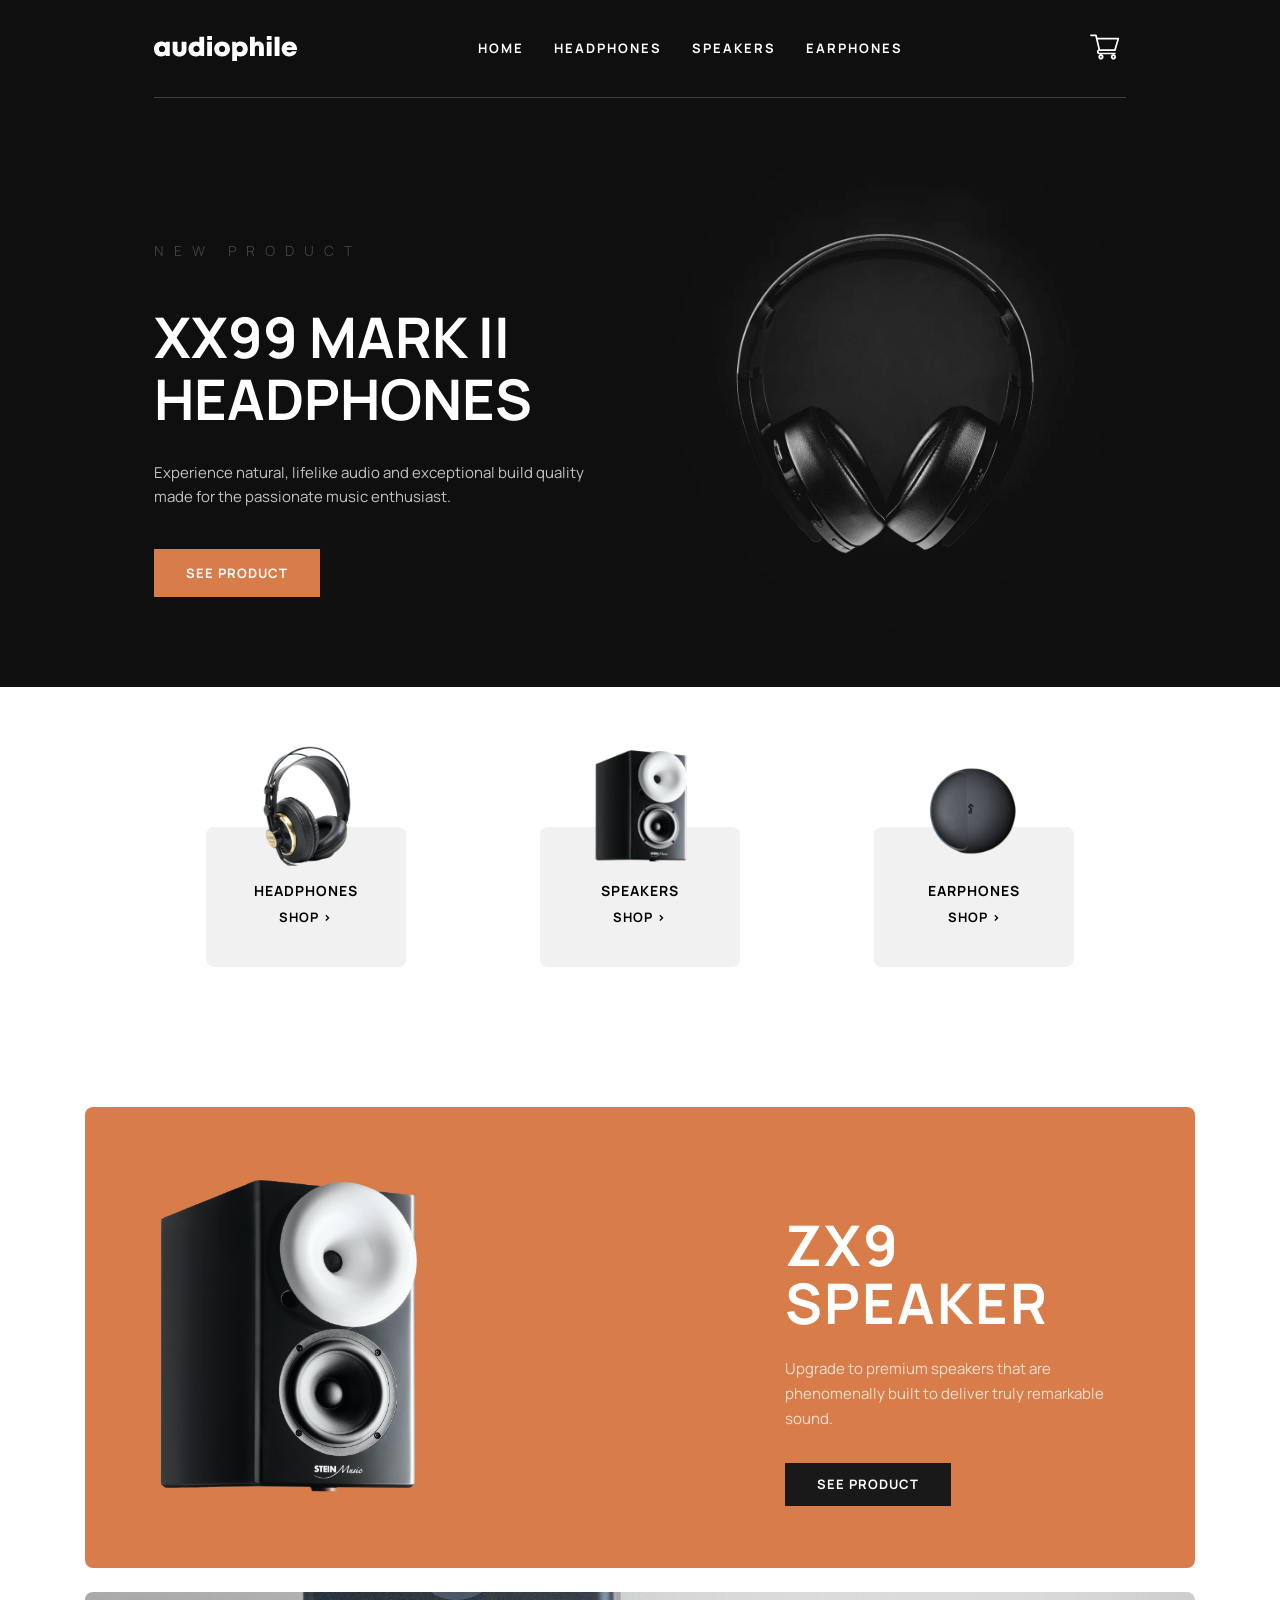
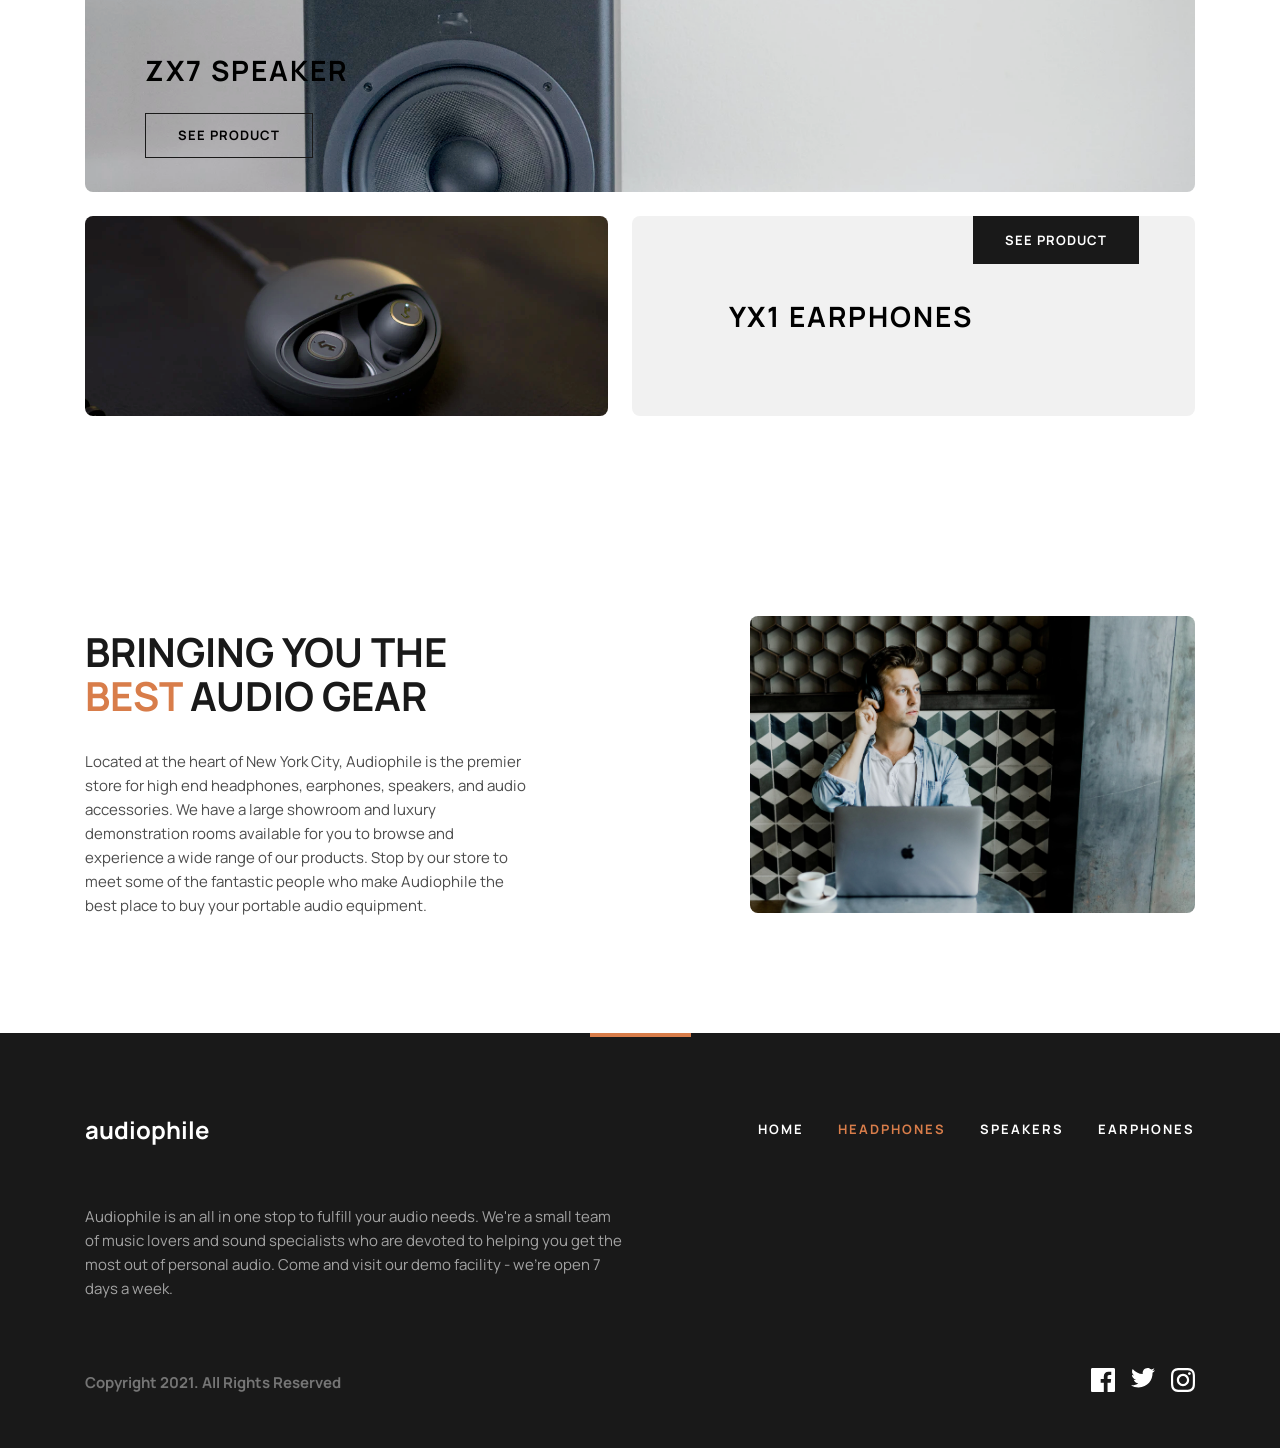
==== index.html @ 3ff2857c "renamed index" ====
<!DOCTYPE html>
<html lang="en">

<head>
    <meta charset="UTF-8">
    <meta name="viewport" content="width=device-width, initial-scale=1.0">
    <link rel="stylesheet" href="styles.css">
    <title>I Love Headphones.com</title>
    <link rel="preconnect" href="https://fonts.googleapis.com">
    <link rel="preconnect" href="https://fonts.gstatic.com" crossorigin>
    <link href="https://fonts.googleapis.com/css2?family=Manrope:wght@200..800&display=swap" rel="stylesheet">
</head>

<body>
    <header class="header">
        <div class="header-container">
            <div class="logo-container">
                <button class="header-button category-list-button">
                    <svg width="16" height="15" viewBox="0 0 16 15" fill="none" xmlns="http://www.w3.org/2000/svg">
                        <rect width="16" height="3" fill="white" />
                        <rect y="6" width="16" height="3" fill="white" />
                        <rect y="12" width="16" height="3" fill="white" />
                    </svg>
                </button>
                <img src="assets/logo.svg" alt="Logo" class="logo">
            </div>
            <div class="header-category-list">
                <a href="#" class="header-category">Home</a>
                <a href="#" class="header-category">Headphones</a>
                <a href="#" class="header-category">Speakers</a>
                <a href="#" class="header-category">Earphones</a>
            </div>
            <button class="header-button header-cart-button">
                <svg width="24" height="20" viewBox="0 0 24 20" fill="none" xmlns="http://www.w3.org/2000/svg">
                    <path fill-rule="evenodd" clip-rule="evenodd"
                        d="M7.51883 13.1946H7.51776C7.14161 13.1955 6.83595 13.491 6.83595 13.8542C6.83595 14.2179 7.14268 14.5139 7.51954 14.5139H19.9154C20.293 14.5139 20.599 14.8092 20.599 15.1736C20.599 15.538 20.293 15.8333 19.9154 15.8333H18.75H8.75H7.51954C6.38876 15.8333 5.46876 14.9455 5.46876 13.8542C5.46876 13.0421 5.97843 12.343 6.70493 12.0382L4.23686 1.31944H0.683595C0.306016 1.31944 0 1.02412 0 0.659722C0 0.295329 0.306016 0 0.683595 0H4.78516C5.1056 0 5.38295 0.214753 5.45256 0.516611L5.94122 2.63889H22.6498C22.8643 2.63889 23.0663 2.73613 23.1956 2.9014C23.3246 3.06668 23.3659 3.28074 23.307 3.47986L20.5726 12.716C20.4888 12.9991 20.2205 13.1944 19.9154 13.1944H7.5215L7.51883 13.1946ZM8.75 15.8333C9.89873 15.8333 10.8333 16.7679 10.8333 17.9167C10.8333 19.0654 9.89873 20 8.75 20C7.60127 20 6.66667 19.0654 6.66667 17.9167C6.66667 16.7679 7.60127 15.8333 8.75 15.8333ZM18.75 15.8333C19.8987 15.8333 20.8333 16.7679 20.8333 17.9167C20.8333 19.0654 19.8987 20 18.75 20C17.6013 20 16.6667 19.0654 16.6667 17.9167C16.6667 16.7679 17.6013 15.8333 18.75 15.8333ZM19.3997 11.875L21.7435 3.95833H6.24492L8.06784 11.875H19.3997ZM9.44444 17.9167C9.44444 17.5338 9.13285 17.2222 8.75 17.2222C8.36715 17.2222 8.05556 17.5338 8.05556 17.9167C8.05556 18.2995 8.36715 18.6111 8.75 18.6111C9.13285 18.6111 9.44444 18.2995 9.44444 17.9167ZM18.75 17.2222C19.1328 17.2222 19.4444 17.5338 19.4444 17.9167C19.4444 18.2995 19.1328 18.6111 18.75 18.6111C18.3672 18.6111 18.0556 18.2995 18.0556 17.9167C18.0556 17.5338 18.3672 17.2222 18.75 17.2222Z"
                        fill="white" />
                </svg>
            </button>
        </div>
    </header>
    <main>
        <section class="highlighted-item">
            <div class="highlighted-item-content">
                <p class="highlighted-item-label">NEW PRODUCT</p>
                <h1 class="highlighted-item-title">XX99 Mark II Headphones</h1>
                <p class="highlighted-item-description">
                    Experience natural, lifelike audio and exceptional build quality
                    made for the passionate music enthusiast.
                </p>
                <button class="highlighted-item-btn">SEE PRODUCT</button>
            </div>

            <div class="highlighted-item-image">
                <img src="assets/main_img.png" alt="XX99 Mark II Headphones">
            </div>
        </section>

        <section class="quick-links">
            <div class="quick-link-item">
                <div class="quick-link-item-content">
                    <img src="assets/akgs.png" alt="Quick Link 1">
                    <h1 class="quick-link-item-title">HEADPHONES</h1>
                    <a href="#" class="quick-link-item-link">SHOP ></a>
                </div>
            </div>

            <div class="quick-link-item">
                <div class="quick-link-item-content">
                    <img src="assets/zx9_quick.png" alt="Quick Link 2">
                    <h1 class="quick-link-item-title">SPEAKERS</h1>
                    <a href="#" class="quick-link-item-link">SHOP ></a>
                </div>
            </div>

            <div class="quick-link-item">
                <div class="quick-link-item-content">
                    <img src="assets/yx1_quick.png" alt="Quick Link 3">
                    <h1 class="quick-link-item-title">EARPHONES</h1>
                    <a href="#" class="quick-link-item-link">SHOP ></a>
                </div>
            </div>
        </section>

        <section class="product-showcase">
            <div class="featured-product">
                <div class="featured-product-image">
                    <img src="assets/zx9_quick.png" alt="ZX9 Speaker">
                </div>
                <div class="featured-product-content">
                    <h2 class="featured-product-title">ZX9 SPEAKER</h2>
                    <p class="featured-product-description">
                        Upgrade to premium speakers that are phenomenally built to
                        deliver truly remarkable sound.
                    </p>
                    <button class="featured-product-btn">SEE PRODUCT</button>
                </div>
            </div>

            <div class="secondary-product">
                <div class="secondary-product-content">
                    <h2 class="secondary-product-title">ZX7 SPEAKER</h2>
                    <button class="secondary-product-btn">SEE PRODUCT</button>
                </div>
                <div class="secondary-product-image">
                    <img src="assets/zx7.png" alt="ZX7 Speaker">
                </div>
            </div>

            <div class="tertiary-product">
                <div class="tertiary-product-image">
                    <img src="assets/yx1_main.png" alt="YX1 Earphones">
                </div>
                <div class="tertiary-product-content">
                    <h2 class="tertiary-product-title">YX1 EARPHONES</h2>
                    <button class="tertiary-product-btn">SEE PRODUCT</button>
                </div>
            </div>
        </section>

        <section class="promo">
            <div class="promo-content">
                <h2 class="promo-title">
                    BRINGING YOU THE <span class="promo-title-highlight">BEST</span> AUDIO GEAR
                </h2>
                <p class="promo-description">
                    Located at the heart of New York City, Audiophile is the premier
                    store for high end headphones, earphones, speakers, and audio
                    accessories. We have a large showroom and luxury demonstration
                    rooms available for you to browse and experience a wide range
                    of our products. Stop by our store to meet some of the fantastic
                    people who make Audiophile the best place to buy your portable
                    audio equipment.
                </p>
            </div>
            <div class="promo-image">
                <img src="assets/IMAMAZING.png" alt="Man wearing headphones">
            </div>
        </section>

        <footer class="site-footer">
            <div class="footer-top-bar"></div>

            <div class="footer-container">
                <div class="footer-top">
                    <h2 class="footer-logo">audiophile</h2>

                    <nav class="footer-nav">
                        <a href="#">HOME</a>
                        <a href="#" class="active">HEADPHONES</a>
                        <a href="#">SPEAKERS</a>
                        <a href="#">EARPHONES</a>
                    </nav>
                </div>

                <p class="footer-description">
                    Audiophile is an all in one stop to fulfill your audio needs.
                    We're a small team of music lovers and sound specialists who
                    are devoted to helping you get the most out of personal audio.
                    Come and visit our demo facility - we're open 7 days a week.
                </p>

                <div class="footer-bottom">
                    <p class="footer-copyright">Copyright 2021. All Rights Reserved</p>

                    <div class="footer-socials">
                        <a href="#"><svg width="24" height="24" viewBox="0 0 24 24" fill="white"
                                xmlns="http://www.w3.org/2000/svg">
                                <path
                                    d="M22.675 0H1.325C0.593 0 0 0.593 0 1.325V22.676C0 23.407 0.593 24 1.325 24H12.82V14.706H9.692V11.084H12.82V8.413C12.82 5.313 14.713 3.625 17.479 3.625C18.804 3.625 19.942 3.724 20.274 3.768V7.008L18.356 7.009C16.852 7.009 16.561 7.724 16.561 8.772V11.085H20.148L19.681 14.707H16.561V24H22.677C23.407 24 24 23.407 24 22.675V1.325C24 0.593 23.407 0 22.675 0Z"
                                    fill="white" />
                            </svg>
                        </a>
                        <a href="#"><svg width="24" height="20" viewBox="0 0 24 20" fill="none"
                                xmlns="http://www.w3.org/2000/svg">
                                <path
                                    d="M24 2.309C23.117 2.701 22.168 2.965 21.172 3.084C22.189 2.475 22.97 1.51 23.337 0.36C22.386 0.924 21.332 1.334 20.21 1.555C19.313 0.598 18.032 0 16.616 0C13.437 0 11.101 2.966 11.819 6.045C7.728 5.84 4.1 3.88 1.671 0.901C0.381 3.114 1.002 6.009 3.194 7.475C2.388 7.449 1.628 7.228 0.965 6.859C0.911 9.14 2.546 11.274 4.914 11.749C4.221 11.937 3.462 11.981 2.69 11.833C3.316 13.789 5.134 15.212 7.29 15.252C5.22 16.875 2.612 17.6 0 17.292C2.179 18.689 4.768 19.504 7.548 19.504C16.69 19.504 21.855 11.783 21.543 4.858C22.505 4.163 23.34 3.296 24 2.309Z"
                                    fill="white" />
                            </svg>
                        </a>
                        <a href="#"><svg width="24" height="24" viewBox="0 0 24 24" fill="none"
                                xmlns="http://www.w3.org/2000/svg">
                                <path fill-rule="evenodd" clip-rule="evenodd"
                                    d="M12 0C8.741 0 8.333 0.014 7.053 0.072C2.695 0.272 0.273 2.69 0.073 7.052C0.014 8.333 0 8.741 0 12C0 15.259 0.014 15.668 0.072 16.948C0.272 21.306 2.69 23.728 7.052 23.928C8.333 23.986 8.741 24 12 24C15.259 24 15.668 23.986 16.948 23.928C21.302 23.728 23.73 21.31 23.927 16.948C23.986 15.668 24 15.259 24 12C24 8.741 23.986 8.333 23.928 7.053C23.732 2.699 21.311 0.273 16.949 0.073C15.668 0.014 15.259 0 12 0ZM12 2.163C15.204 2.163 15.584 2.175 16.85 2.233C20.102 2.381 21.621 3.924 21.769 7.152C21.827 8.417 21.838 8.797 21.838 12.001C21.838 15.206 21.826 15.585 21.769 16.85C21.62 20.075 20.105 21.621 16.85 21.769C15.584 21.827 15.206 21.839 12 21.839C8.796 21.839 8.416 21.827 7.151 21.769C3.891 21.62 2.38 20.07 2.232 16.849C2.174 15.584 2.162 15.205 2.162 12C2.162 8.796 2.175 8.417 2.232 7.151C2.381 3.924 3.896 2.38 7.151 2.232C8.417 2.175 8.796 2.163 12 2.163ZM5.838 12C5.838 8.597 8.597 5.838 12 5.838C15.403 5.838 18.162 8.597 18.162 12C18.162 15.404 15.403 18.163 12 18.163C8.597 18.163 5.838 15.403 5.838 12ZM12 16C9.791 16 8 14.21 8 12C8 9.791 9.791 8 12 8C14.209 8 16 9.791 16 12C16 14.21 14.209 16 12 16ZM16.965 5.595C16.965 4.8 17.61 4.155 18.406 4.155C19.201 4.155 19.845 4.8 19.845 5.595C19.845 6.39 19.201 7.035 18.406 7.035C17.61 7.035 16.965 6.39 16.965 5.595Z"
                                    fill="white" />
                            </svg>

                        </a>
                    </div>
                </div>
        </footer>
    </main>
</body>

</html>
---- styles.css ----
* {
    font-family: 'Manrope', sans-serif;
}

:root {
    --main-bg: rgb(15, 15, 15);
    --main-lr-padding: 12%;
    --seconadry-accent: rgba(255, 255, 255, 0.2);
    --main-accent: rgba(216, 125, 74, 1);
}

body {
    margin: 0;
    padding: 0;
    box-sizing: border-box;
}

.header {
    width: calc(100vw - (var(--main-lr-padding) * 2));
    height: 97px;
    background: var(--main-bg);
    padding: 0 var(--main-lr-padding);
    position: fixed;
    top: 0;
    left: 0;
    z-index: 100;
}

.header-container {
    width: 100%;
    height: 100%;
    display: flex;
    align-items: center;
    border-bottom: 1px solid var(--seconadry-accent);
    justify-content: space-between;
}

.logo-container {
    display: flex;
    align-items: center;
    gap: 15px;
}

.header-category-list {
    gap: 30px;
    display: flex;
}

.header-category {
    text-decoration: none;
    color: white;
    text-transform: uppercase;
    font-family: Manrope;
    font-weight: 700;
    font-size: 13px;
    line-height: 25px;
    letter-spacing: 2px;
    text-transform: uppercase;
    transition: color 0.1s ease-in-out;
}

.header-category:hover {
    color: var(--main-accent);
}

.header-button {
    background: none;
    border: none;
    cursor: pointer;
    transition: stroke 0.1s ease-in-out;
    transition: fill 0.1s ease-in-out;
}

.header-cart-button svg {
    height: 30px;
    width: 30px;
}

.header-cart-button:hover {
    stroke: var(--main-accent);
}

.category-list-button {
    display: none;
}

main {
    margin-top: 97px;
}

.highlighted-item {
    display: flex;
    align-items: center;
    justify-content: space-between;
    background-color: var(--main-bg);
    gap: 40px;
    padding: 0 var(--main-lr-padding);
    padding-top: 40px;
}

.highlighted-item-content {
    max-width: 445px;
    font-family: Manrope;
}

.highlighted-item-label {
    color: var(--seconadry-accent);
    font-size: 14px;
    letter-spacing: 10px;
    text-transform: uppercase;
    margin-bottom: 24px;
    font-weight: 400;
}

.highlighted-item-title {
    color: #ffffff;
    font-size: 56px;
    line-height: 1.1;
    text-transform: uppercase;
    margin-bottom: 32px;
}

.highlighted-item-description {
    color: rgba(255, 255, 255, 0.75);
    font-size: 15px;
    line-height: 1.6;
    margin-bottom: 40px;
}

.highlighted-item-btn {
    background-color: var(--main-accent);
    color: #ffffff;
    border: none;
    padding: 15px 32px;
    font-weight: 700;
    font-size: 13px;
    letter-spacing: 1px;
    text-transform: uppercase;
    cursor: pointer;
    transition: background-color 0.3s ease;
}

.highlighted-item-btn:hover {
    background-color: rgba(251, 175, 133, 1);
}

.highlighted-item-image {
    flex: 1;
    display: flex;
    justify-content: center;
}

.highlighted-item-image img {
    max-width: 100%;
    height: auto;
    height: 550px;
    min-width: 400px;
    object-fit: contain;
}

.quick-links {
    display: flex;
    justify-content: space-around;
    padding: 60px var(--main-lr-padding);
    margin-top: 80px;
    gap: 30px;
}

.quick-link-item img {
    height: 120px;
    object-fit: cover;
}

.quick-link-item {
    background-color: rgba(241, 241, 241, 1);
    padding: 0 20px;
    position: relative;
    width: 160px;
    height: 140px;
    border-radius: 8px;
}

.quick-link-item-content {
    position: absolute;
    bottom: 50%;
    left: 50%;
    transform: translate(-50%, 15%);
    display: flex;
    flex-direction: column;
    align-items: center;
    justify-content: center;
}

.quick-link-item-title {
    font-family: Manrope;
    font-weight: 700;
    font-size: 14px;
    line-height: 25px;
    letter-spacing: 1px;
    text-transform: uppercase;
    margin-bottom: 8px;
}

.quick-link-item-link {
    font-family: Manrope;
    font-weight: 700;
    font-size: 13px;
    line-height: 100%;
    letter-spacing: 1px;
    text-transform: uppercase;
    text-decoration: none;
    color: var(--secondary-accent);
    transition: color 0.1s ease-in-out;
}

.quick-link-item:hover .quick-link-item-link {
    color: var(--main-accent);
}

.quick-link-item:hover {
    cursor: pointer;
}

.product-showcase {
    max-width: 1110px;
    margin: 0 auto;
    padding: 80px 24px;
    display: flex;
    flex-direction: column;
    gap: 24px;
}

.featured-product {
    background-color: #D87D4A;
    border-radius: 8px;
    padding: 60px;
    display: flex;
    align-items: center;
    justify-content: space-between;
    overflow: hidden;
    position: relative;
}

.featured-product-image img {
    max-width: 280px;
    height: auto;
}

.featured-product-content {
    max-width: 350px;
    text-align: left;
}

.featured-product-title {
    color: #ffffff;
    text-transform: uppercase;
    margin-bottom: 24px;
    font-family: Manrope;
    font-weight: 700;
    font-size: 56px;
    line-height: 58px;
    letter-spacing: 2px;
}

.featured-product-description {
    color: rgba(255, 255, 255, 0.75);
    font-size: 15px;
    margin-bottom: 32px;
    font-family: Manrope;
    font-weight: 400;
    line-height: 25px;
    letter-spacing: 0px;
}

.featured-product-btn {
    background-color: #191919;
    color: #ffffff;
    border: none;
    padding: 15px 32px;
    font-size: 13px;
    letter-spacing: 1px;
    text-transform: uppercase;
    cursor: pointer;
    transition: background-color 0.3s ease;
    font-family: Manrope;
    font-weight: 700;
    line-height: 100%;
}

.featured-product-btn:hover {
    background-color: #ffffff;
    color: #191919;
}

.secondary-product {
    position: relative;
    border-radius: 8px;
    overflow: hidden;
    min-height: 200px;
    display: flex;
    align-items: center;
}

.secondary-product-image {
    position: absolute;
    inset: 0;
    z-index: 1;
}

.secondary-product-image img {
    width: 100%;
    height: 100%;
    object-fit: cover;
}

.secondary-product-content {
    position: relative;
    z-index: 2;
    padding-left: 60px;
}

.secondary-product-title {
    font-size: 28px;
    letter-spacing: 2px;
    text-transform: uppercase;
    margin-bottom: 24px;
    font-family: Manrope;
    font-weight: 700;
}

.secondary-product-btn {
    background: transparent;
    border: 1px solid #191919;
    padding: 15px 32px;
    font-size: 13px;
    letter-spacing: 1px;
    text-transform: uppercase;
    cursor: pointer;
    transition: background-color 0.3s ease, color 0.3s ease;
    font-family: Manrope;
    font-weight: 700;
    line-height: 100%;
}

.secondary-product-btn:hover {
    background-color: #191919;
    color: #ffffff;
}

.tertiary-product {
    display: flex;
    gap: 24px;
}

.tertiary-product-image,
.tertiary-product-content {
    flex: 1;
    border-radius: 8px;
    overflow: hidden;
}

.tertiary-product-image img {
    width: 100%;
    height: 200px;
    object-fit: cover;
    display: block;
}

.tertiary-product-content {
    background-color: #F1F1F1;
    display: flex;
    align-items: center;
    padding-left: 40px;
    justify-content: center;
}

.tertiary-product-title {
    margin-bottom: 24px;
    font-family: Manrope;
    font-weight: 700;
    font-size: 28px;
    line-height: 100%;
    letter-spacing: 2px;
    text-transform: uppercase;
    margin: 0;
    padding: 0;
}

.tertiary-product-btn {
    background-color: #191919;
    color: #ffffff;
    border: none;
    padding: 15px 32px;
    font-size: 13px;
    letter-spacing: 1px;
    text-transform: uppercase;
    cursor: pointer;
    align-self: flex-start;
    transition: background-color 0.3s ease;
    font-family: Manrope;
    font-weight: 700;
}

.tertiary-product-btn:hover {
    background-color: #4C4C4C;
}

.promo {
    max-width: 1110px;
    margin: 0 auto;
    padding: 100px 24px;
    display: flex;
    align-items: center;
    justify-content: space-between;
    gap: 125px;
}

.promo-content {
    max-width: 445px;
}

.promo-title {
    font-size: 40px;
    line-height: 1.1;
    text-transform: uppercase;
    color: #191919;
    margin-bottom: 32px;
}

.promo-title-highlight {
    color: #D87D4A;
}

.promo-description {
    color: #4C4C4C;
    font-size: 15px;
    line-height: 1.6;
}

.promo-image {
    flex-shrink: 0;
    border-radius: 8px;
    overflow: hidden;
}

.promo-image img {
    width: 445px;
    height: auto;
    display: block;
    object-fit: cover;
}

.site-footer {
    background-color: #191919;
    color: #ffffff;
}

.footer-top-bar {
    height: 4px;
    width: 101px;
    background-color: #D87D4A;
    margin: 0 auto;
}

.footer-container {
    max-width: 1110px;
    margin: 0 auto;
    padding: 56px 24px 40px;
}

.footer-top {
    display: flex;
    align-items: center;
    justify-content: space-between;
    margin-bottom: 40px;
}

.footer-logo {
    font-size: 24px;
    text-transform: lowercase;
    color: #ffffff;
}

.footer-nav {
    display: flex;
    gap: 34px;
}

.footer-nav a {
    color: #ffffff;
    text-decoration: none;
    font-size: 13px;
    font-weight: 700;
    letter-spacing: 2px;
    text-transform: uppercase;
    transition: color 0.3s ease;
}

.footer-nav a:hover,
.footer-nav a.active {
    color: #D87D4A;
}

.footer-description {
    max-width: 540px;
    color: rgba(255, 255, 255, 0.6);
    font-size: 15px;
    line-height: 1.6;
    margin-bottom: 56px;
}

.footer-bottom {
    display: flex;
    align-items: center;
    justify-content: space-between;
}

.footer-copyright {
    color: rgba(255, 255, 255, 0.4);
    font-size: 15px;
    font-weight: 700;
}

.footer-socials {
    display: flex;
    gap: 16px;
}

.footer-socials path {
    width: 24px;
    height: 24px;
    transition: fill 0.1s ease;
}

.footer-socials a:hover path {
    fill: var(--main-accent);
}

@media (max-width: 768px) {
    .promo {
        flex-direction: column-reverse;
        text-align: center;
        gap: 40px;
    }

    .promo-content {
        max-width: 100%;
    }

    .promo-image img {
        width: 100%;
        max-width: 445px;
    }

    .footer-top {
        flex-direction: column;
        gap: 24px;
        text-align: center;
    }

    .footer-description {
        text-align: center;
        margin: 0 auto 40px;
    }

    .footer-bottom {
        flex-direction: column;
        gap: 24px;
        text-align: center;
    }
}

@media (max-width: 768px) {

    .featured-product,
    .secondary-product-content {
        flex-direction: column;
        text-align: center;
        padding: 40px 24px;
    }

    .featured-product {
        flex-direction: column;
        gap: 32px;
    }

    .featured-product-content {
        text-align: center;
    }

    .secondary-product {
        flex-direction: column;
        text-align: center;
    }

    .secondary-product-content {
        padding: 24px;
    }

    .tertiary-product {
        flex-direction: column;
    }

    .tertiary-product-content {
        padding: 32px 24px;
        justify-content: center;
        align-items: center;
        text-align: center;
    }

    .tertiary-product-btn {
        align-self: center;
    }
}

@media (max-width: 1024px) {
    .highlighted-item {
        position: relative;
        flex-direction: column;
        text-align: center;
        padding: 40px 24px;
    }

    .highlighted-item-content {
        position: absolute;
        top: 50%;
        left: 50%;
        transform: translate(-50%, -50%);
        display: flex;
        flex-direction: column;
        align-items: center;
        justify-content: center;
    }

    .highlighted-item-title {
        font-size: 40px;
    }

}

@media (max-width: 900px) {
    :root {
        --main-lr-padding: 5%;
    }

    .category-list-button {
        display: block;
    }

    .header-category-list {
        display: none;
    }
}

@media (max-width: 600px) {
    .quick-links {
        flex-direction: column;
        align-items: center;
        gap: 100px;
    }
}
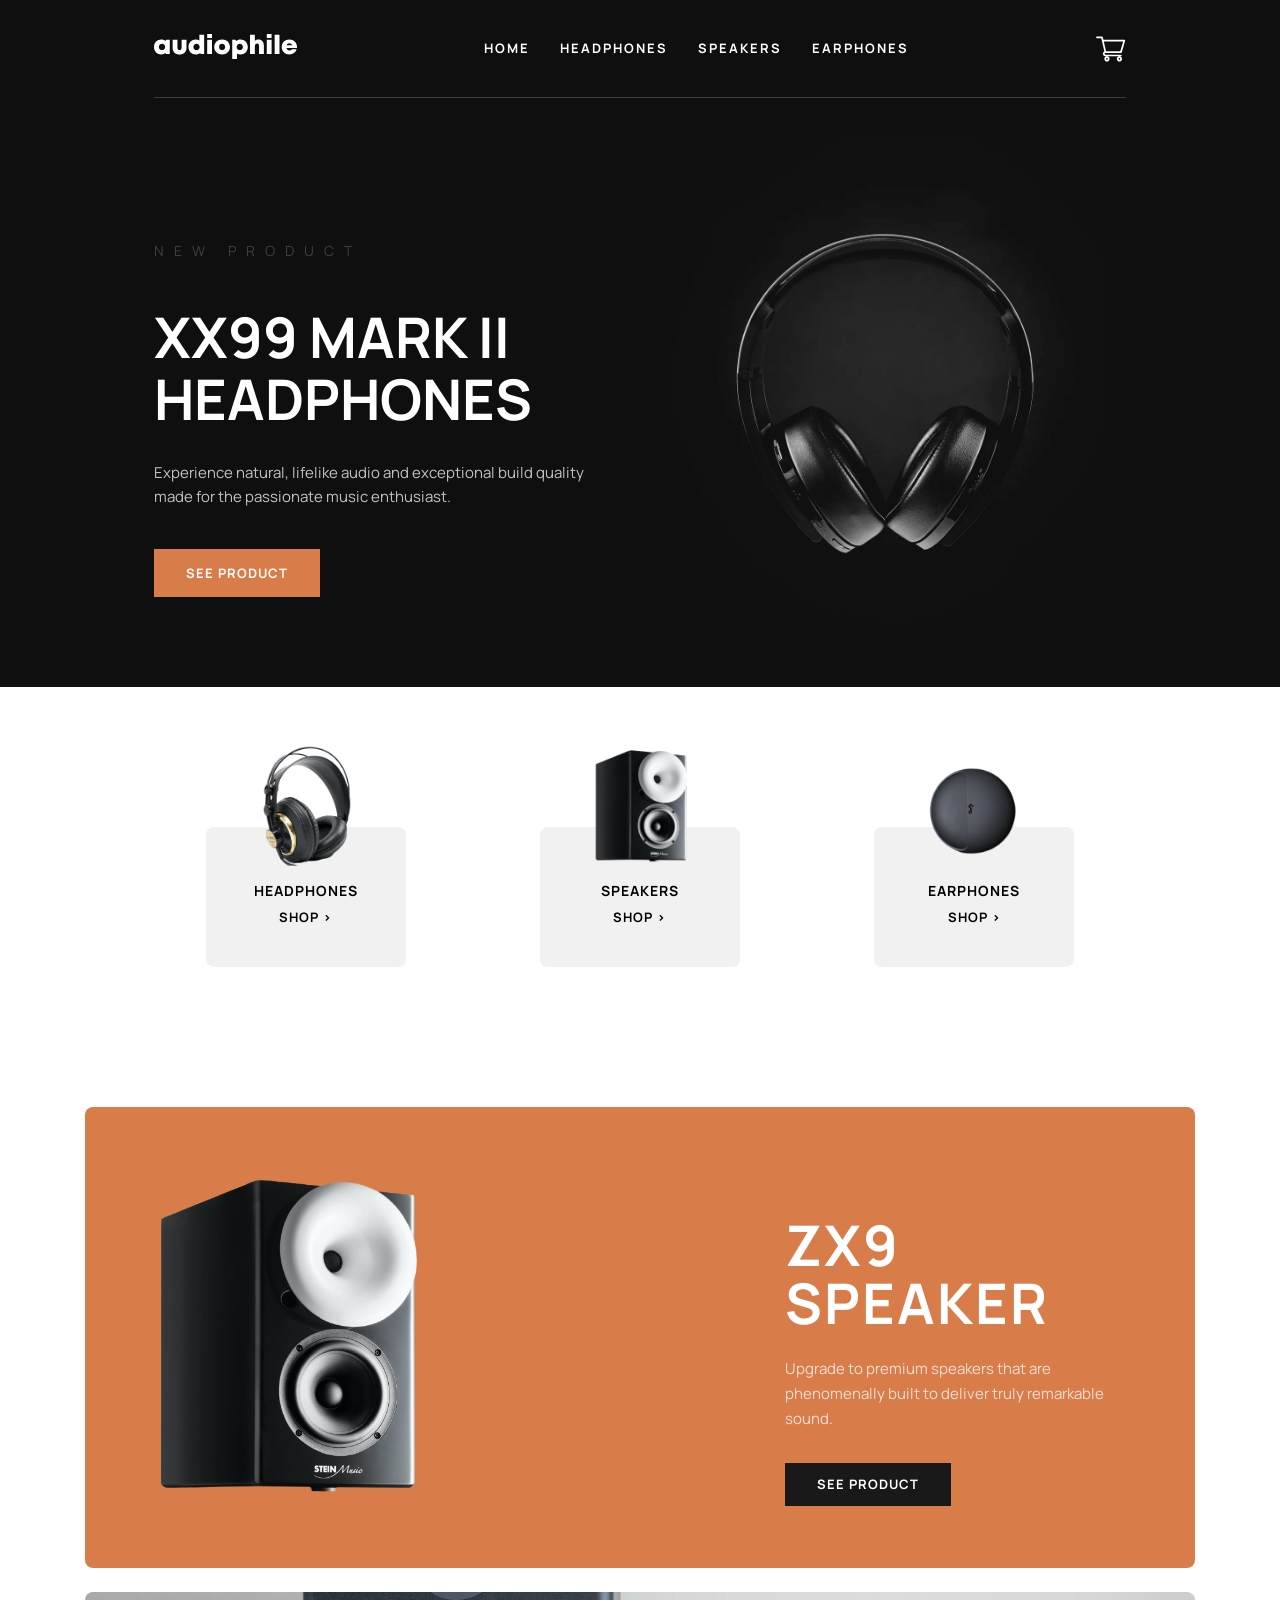
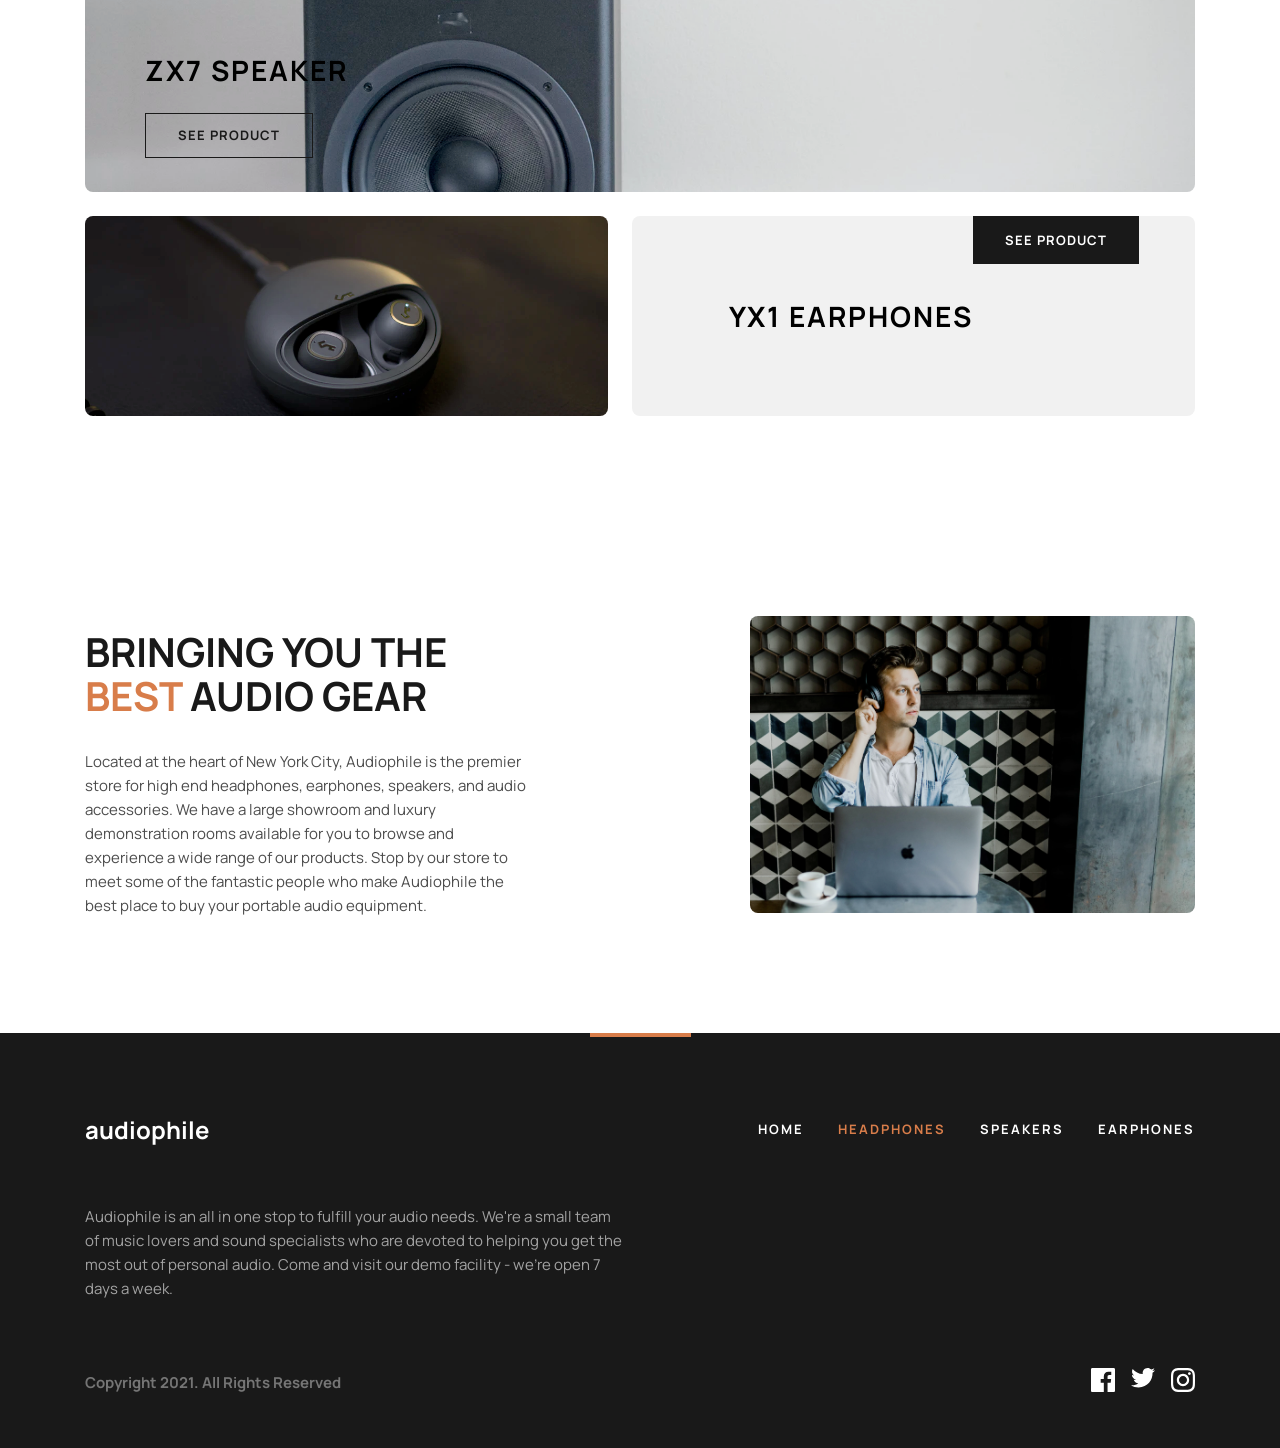
==== commit ef960c1c: "retouch" ====
--- a/index.html
+++ b/index.html
@@ -22,21 +22,21 @@
                         <rect y="12" width="16" height="3" fill="white" />
                     </svg>
                 </button>
-                <img src="assets/logo.svg" alt="Logo" class="logo">
+                <a href="index.html"><img src="assets/logo.svg" alt="Logo" class="logo"></a>
             </div>
             <div class="header-category-list">
-                <a href="#" class="header-category">Home</a>
-                <a href="#" class="header-category">Headphones</a>
-                <a href="#" class="header-category">Speakers</a>
-                <a href="#" class="header-category">Earphones</a>
+                <a href="index.html" class="header-category">Home</a>
+                <a href="pages/products/product.html" class="header-category">Headphones</a>
+                <a href="pages/products/product.html" class="header-category">Speakers</a>
+                <a href="pages/products/product.html" class="header-category">Earphones</a>
             </div>
-            <button class="header-button header-cart-button">
+            <a href="pages/checkout/checkout.html" class="header-button header-cart-button">
                 <svg width="24" height="20" viewBox="0 0 24 20" fill="none" xmlns="http://www.w3.org/2000/svg">
                     <path fill-rule="evenodd" clip-rule="evenodd"
                         d="M7.51883 13.1946H7.51776C7.14161 13.1955 6.83595 13.491 6.83595 13.8542C6.83595 14.2179 7.14268 14.5139 7.51954 14.5139H19.9154C20.293 14.5139 20.599 14.8092 20.599 15.1736C20.599 15.538 20.293 15.8333 19.9154 15.8333H18.75H8.75H7.51954C6.38876 15.8333 5.46876 14.9455 5.46876 13.8542C5.46876 13.0421 5.97843 12.343 6.70493 12.0382L4.23686 1.31944H0.683595C0.306016 1.31944 0 1.02412 0 0.659722C0 0.295329 0.306016 0 0.683595 0H4.78516C5.1056 0 5.38295 0.214753 5.45256 0.516611L5.94122 2.63889H22.6498C22.8643 2.63889 23.0663 2.73613 23.1956 2.9014C23.3246 3.06668 23.3659 3.28074 23.307 3.47986L20.5726 12.716C20.4888 12.9991 20.2205 13.1944 19.9154 13.1944H7.5215L7.51883 13.1946ZM8.75 15.8333C9.89873 15.8333 10.8333 16.7679 10.8333 17.9167C10.8333 19.0654 9.89873 20 8.75 20C7.60127 20 6.66667 19.0654 6.66667 17.9167C6.66667 16.7679 7.60127 15.8333 8.75 15.8333ZM18.75 15.8333C19.8987 15.8333 20.8333 16.7679 20.8333 17.9167C20.8333 19.0654 19.8987 20 18.75 20C17.6013 20 16.6667 19.0654 16.6667 17.9167C16.6667 16.7679 17.6013 15.8333 18.75 15.8333ZM19.3997 11.875L21.7435 3.95833H6.24492L8.06784 11.875H19.3997ZM9.44444 17.9167C9.44444 17.5338 9.13285 17.2222 8.75 17.2222C8.36715 17.2222 8.05556 17.5338 8.05556 17.9167C8.05556 18.2995 8.36715 18.6111 8.75 18.6111C9.13285 18.6111 9.44444 18.2995 9.44444 17.9167ZM18.75 17.2222C19.1328 17.2222 19.4444 17.5338 19.4444 17.9167C19.4444 18.2995 19.1328 18.6111 18.75 18.6111C18.3672 18.6111 18.0556 18.2995 18.0556 17.9167C18.0556 17.5338 18.3672 17.2222 18.75 17.2222Z"
                         fill="white" />
                 </svg>
-            </button>
+            </a>
         </div>
     </header>
     <main>
@@ -48,7 +48,7 @@
                     Experience natural, lifelike audio and exceptional build quality
                     made for the passionate music enthusiast.
                 </p>
-                <button class="highlighted-item-btn">SEE PRODUCT</button>
+                <a href="pages/products/product.html" class="highlighted-item-btn">SEE PRODUCT</a>
             </div>
 
             <div class="highlighted-item-image">
@@ -61,7 +61,7 @@
                 <div class="quick-link-item-content">
                     <img src="assets/akgs.png" alt="Quick Link 1">
                     <h1 class="quick-link-item-title">HEADPHONES</h1>
-                    <a href="#" class="quick-link-item-link">SHOP ></a>
+                    <a href="pages/products/product.html" class="quick-link-item-link">SHOP ></a>
                 </div>
             </div>
 
@@ -69,7 +69,7 @@
                 <div class="quick-link-item-content">
                     <img src="assets/zx9_quick.png" alt="Quick Link 2">
                     <h1 class="quick-link-item-title">SPEAKERS</h1>
-                    <a href="#" class="quick-link-item-link">SHOP ></a>
+                    <a href="pages/products/product.html" class="quick-link-item-link">SHOP ></a>
                 </div>
             </div>
 
@@ -77,7 +77,7 @@
                 <div class="quick-link-item-content">
                     <img src="assets/yx1_quick.png" alt="Quick Link 3">
                     <h1 class="quick-link-item-title">EARPHONES</h1>
-                    <a href="#" class="quick-link-item-link">SHOP ></a>
+                    <a href="pages/products/product.html" class="quick-link-item-link">SHOP ></a>
                 </div>
             </div>
         </section>
@@ -93,14 +93,14 @@
                         Upgrade to premium speakers that are phenomenally built to
                         deliver truly remarkable sound.
                     </p>
-                    <button class="featured-product-btn">SEE PRODUCT</button>
+                    <a href="pages/products/product.html" class="featured-product-btn">SEE PRODUCT</a>
                 </div>
             </div>
 
             <div class="secondary-product">
                 <div class="secondary-product-content">
                     <h2 class="secondary-product-title">ZX7 SPEAKER</h2>
-                    <button class="secondary-product-btn">SEE PRODUCT</button>
+                    <a href="pages/products/product.html" class="secondary-product-btn">SEE PRODUCT</a>
                 </div>
                 <div class="secondary-product-image">
                     <img src="assets/zx7.png" alt="ZX7 Speaker">
@@ -113,7 +113,7 @@
                 </div>
                 <div class="tertiary-product-content">
                     <h2 class="tertiary-product-title">YX1 EARPHONES</h2>
-                    <button class="tertiary-product-btn">SEE PRODUCT</button>
+                    <a href="pages/products/product.html" class="tertiary-product-btn">SEE PRODUCT</a>
                 </div>
             </div>
         </section>
@@ -146,10 +146,10 @@
                     <h2 class="footer-logo">audiophile</h2>
 
                     <nav class="footer-nav">
-                        <a href="#">HOME</a>
-                        <a href="#" class="active">HEADPHONES</a>
-                        <a href="#">SPEAKERS</a>
-                        <a href="#">EARPHONES</a>
+                        <a href="index.html">HOME</a>
+                        <a href="pages/products/product.html" class="active">HEADPHONES</a>
+                        <a href="pages/products/product.html">SPEAKERS</a>
+                        <a href="pages/products/product.html">EARPHONES</a>
                     </nav>
                 </div>
 
--- a/styles.css
+++ b/styles.css
@@ -7,6 +7,13 @@
     --main-lr-padding: 12%;
     --seconadry-accent: rgba(255, 255, 255, 0.2);
     --main-accent: rgba(216, 125, 74, 1);
+    --white: #ffffff;
+    --black: #191919;
+    --dark-gray: #4C4C4C;
+    --light-gray: #F1F1F1;
+    --white-75: rgba(255, 255, 255, 0.75);
+    --white-60: rgba(255, 255, 255, 0.6);
+    --white-40: rgba(255, 255, 255, 0.4);
 }
 
 body {
@@ -69,6 +76,9 @@
     cursor: pointer;
     transition: stroke 0.1s ease-in-out;
     transition: fill 0.1s ease-in-out;
+    text-decoration: none;
+    display: flex;
+    align-items: center;
 }
 
 .header-cart-button svg {
@@ -113,7 +123,7 @@
 }
 
 .highlighted-item-title {
-    color: #ffffff;
+    color: var(--white);
     font-size: 56px;
     line-height: 1.1;
     text-transform: uppercase;
@@ -121,7 +131,7 @@
 }
 
 .highlighted-item-description {
-    color: rgba(255, 255, 255, 0.75);
+    color: var(--white-75);
     font-size: 15px;
     line-height: 1.6;
     margin-bottom: 40px;
@@ -129,7 +139,7 @@
 
 .highlighted-item-btn {
     background-color: var(--main-accent);
-    color: #ffffff;
+    color: var(--white);
     border: none;
     padding: 15px 32px;
     font-weight: 700;
@@ -138,6 +148,8 @@
     text-transform: uppercase;
     cursor: pointer;
     transition: background-color 0.3s ease;
+    text-decoration: none;
+    display: inline-block;
 }
 
 .highlighted-item-btn:hover {
@@ -172,7 +184,7 @@
 }
 
 .quick-link-item {
-    background-color: rgba(241, 241, 241, 1);
+    background-color: var(--light-gray);
     padding: 0 20px;
     position: relative;
     width: 160px;
@@ -231,7 +243,7 @@
 }
 
 .featured-product {
-    background-color: #D87D4A;
+    background-color: var(--main-accent);
     border-radius: 8px;
     padding: 60px;
     display: flex;
@@ -252,7 +264,7 @@
 }
 
 .featured-product-title {
-    color: #ffffff;
+    color: var(--white);
     text-transform: uppercase;
     margin-bottom: 24px;
     font-family: Manrope;
@@ -263,7 +275,7 @@
 }
 
 .featured-product-description {
-    color: rgba(255, 255, 255, 0.75);
+    color: var(--white-75);
     font-size: 15px;
     margin-bottom: 32px;
     font-family: Manrope;
@@ -273,8 +285,8 @@
 }
 
 .featured-product-btn {
-    background-color: #191919;
-    color: #ffffff;
+    background-color: var(--black);
+    color: var(--white);
     border: none;
     padding: 15px 32px;
     font-size: 13px;
@@ -285,11 +297,13 @@
     font-family: Manrope;
     font-weight: 700;
     line-height: 100%;
+    text-decoration: none;
+    display: inline-block;
 }
 
 .featured-product-btn:hover {
-    background-color: #ffffff;
-    color: #191919;
+    background-color: var(--white);
+    color: var(--black);
 }
 
 .secondary-product {
@@ -330,7 +344,7 @@
 
 .secondary-product-btn {
     background: transparent;
-    border: 1px solid #191919;
+    border: 1px solid var(--black);
     padding: 15px 32px;
     font-size: 13px;
     letter-spacing: 1px;
@@ -340,11 +354,14 @@
     font-family: Manrope;
     font-weight: 700;
     line-height: 100%;
+    text-decoration: none;
+    display: inline-block;
+    color: var(--black);
 }
 
 .secondary-product-btn:hover {
-    background-color: #191919;
-    color: #ffffff;
+    background-color: var(--black);
+    color: var(--white);
 }
 
 .tertiary-product {
@@ -367,7 +384,7 @@
 }
 
 .tertiary-product-content {
-    background-color: #F1F1F1;
+    background-color: var(--light-gray);
     display: flex;
     align-items: center;
     padding-left: 40px;
@@ -387,8 +404,8 @@
 }
 
 .tertiary-product-btn {
-    background-color: #191919;
-    color: #ffffff;
+    background-color: var(--black);
+    color: var(--white);
     border: none;
     padding: 15px 32px;
     font-size: 13px;
@@ -399,10 +416,12 @@
     transition: background-color 0.3s ease;
     font-family: Manrope;
     font-weight: 700;
+    text-decoration: none;
+    display: inline-block;
 }
 
 .tertiary-product-btn:hover {
-    background-color: #4C4C4C;
+    background-color: var(--dark-gray);
 }
 
 .promo {
@@ -423,16 +442,16 @@
     font-size: 40px;
     line-height: 1.1;
     text-transform: uppercase;
-    color: #191919;
+    color: var(--black);
     margin-bottom: 32px;
 }
 
 .promo-title-highlight {
-    color: #D87D4A;
+    color: var(--main-accent);
 }
 
 .promo-description {
-    color: #4C4C4C;
+    color: var(--dark-gray);
     font-size: 15px;
     line-height: 1.6;
 }
@@ -451,14 +470,14 @@
 }
 
 .site-footer {
-    background-color: #191919;
-    color: #ffffff;
+    background-color: var(--black);
+    color: var(--white);
 }
 
 .footer-top-bar {
     height: 4px;
     width: 101px;
-    background-color: #D87D4A;
+    background-color: var(--main-accent);
     margin: 0 auto;
 }
 
@@ -478,7 +497,7 @@
 .footer-logo {
     font-size: 24px;
     text-transform: lowercase;
-    color: #ffffff;
+    color: var(--white);
 }
 
 .footer-nav {
@@ -487,7 +506,7 @@
 }
 
 .footer-nav a {
-    color: #ffffff;
+    color: var(--white);
     text-decoration: none;
     font-size: 13px;
     font-weight: 700;
@@ -498,12 +517,12 @@
 
 .footer-nav a:hover,
 .footer-nav a.active {
-    color: #D87D4A;
+    color: var(--main-accent);
 }
 
 .footer-description {
     max-width: 540px;
-    color: rgba(255, 255, 255, 0.6);
+    color: var(--white-60);
     font-size: 15px;
     line-height: 1.6;
     margin-bottom: 56px;
@@ -516,7 +535,7 @@
 }
 
 .footer-copyright {
-    color: rgba(255, 255, 255, 0.4);
+    color: var(--white-40);
     font-size: 15px;
     font-weight: 700;
 }
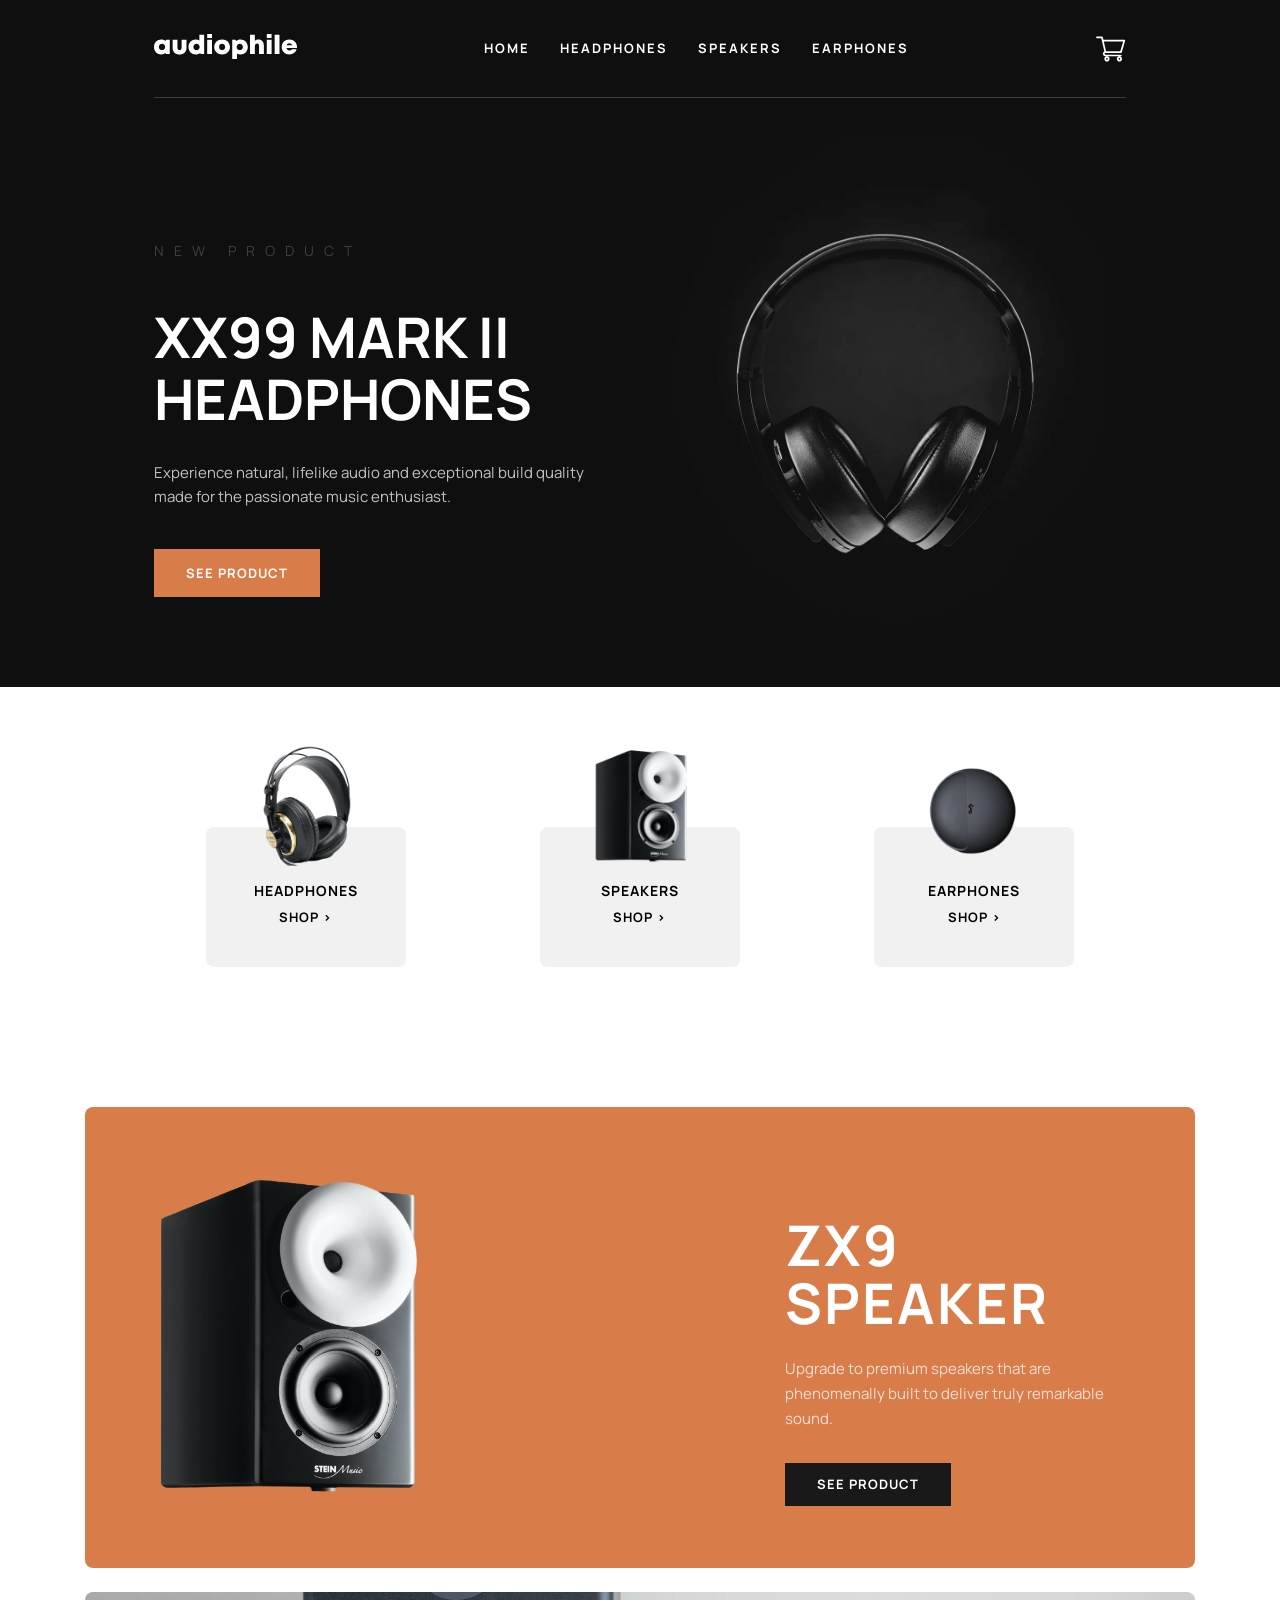
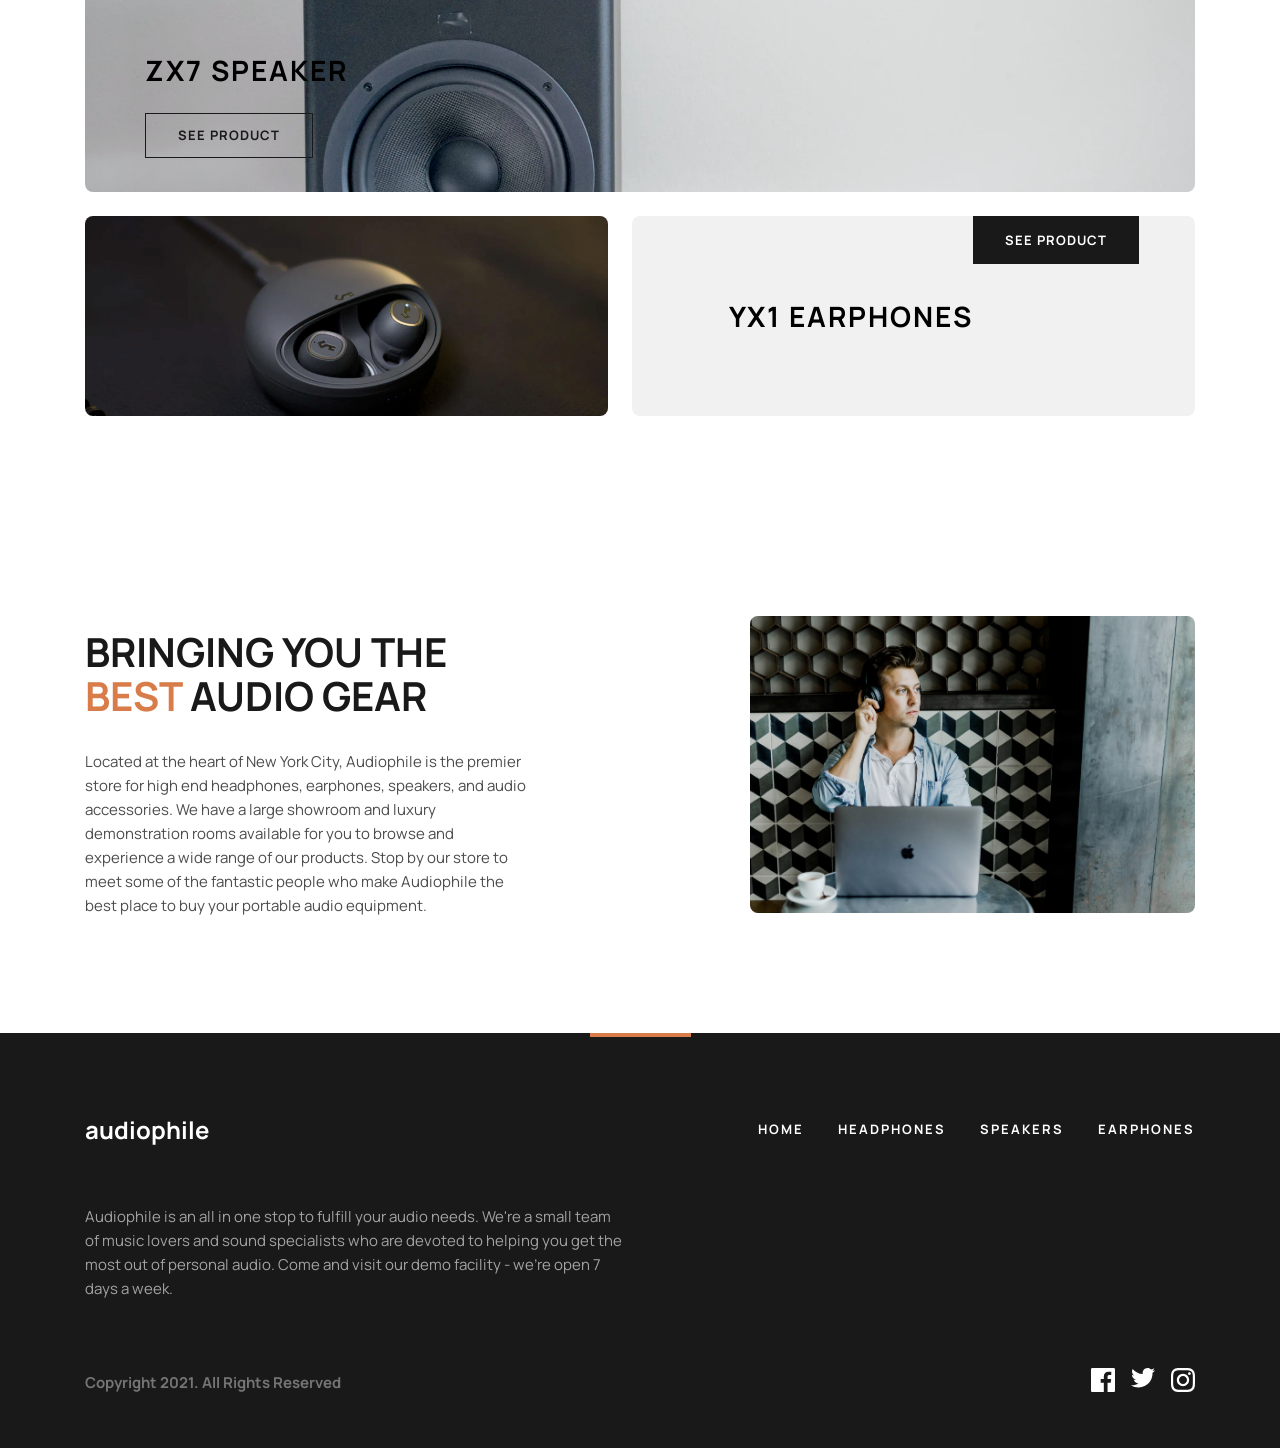
==== commit 45717eab: "category pages" ====
--- a/index.html
+++ b/index.html
@@ -26,9 +26,9 @@
             </div>
             <div class="header-category-list">
                 <a href="index.html" class="header-category">Home</a>
-                <a href="pages/products/product.html" class="header-category">Headphones</a>
-                <a href="pages/products/product.html" class="header-category">Speakers</a>
-                <a href="pages/products/product.html" class="header-category">Earphones</a>
+                <a href="pages/category/category.html?cat=headphones" class="header-category">Headphones</a>
+                <a href="pages/category/category.html?cat=speakers" class="header-category">Speakers</a>
+                <a href="pages/category/category.html?cat=earphones" class="header-category">Earphones</a>
             </div>
             <a href="pages/checkout/checkout.html" class="header-button header-cart-button">
                 <svg width="24" height="20" viewBox="0 0 24 20" fill="none" xmlns="http://www.w3.org/2000/svg">
@@ -61,7 +61,7 @@
                 <div class="quick-link-item-content">
                     <img src="assets/akgs.png" alt="Quick Link 1">
                     <h1 class="quick-link-item-title">HEADPHONES</h1>
-                    <a href="pages/products/product.html" class="quick-link-item-link">SHOP ></a>
+                    <a href="pages/category/category.html?cat=headphones" class="quick-link-item-link">SHOP ></a>
                 </div>
             </div>
 
@@ -69,7 +69,7 @@
                 <div class="quick-link-item-content">
                     <img src="assets/zx9_quick.png" alt="Quick Link 2">
                     <h1 class="quick-link-item-title">SPEAKERS</h1>
-                    <a href="pages/products/product.html" class="quick-link-item-link">SHOP ></a>
+                    <a href="pages/category/category.html?cat=speakers" class="quick-link-item-link">SHOP ></a>
                 </div>
             </div>
 
@@ -77,7 +77,7 @@
                 <div class="quick-link-item-content">
                     <img src="assets/yx1_quick.png" alt="Quick Link 3">
                     <h1 class="quick-link-item-title">EARPHONES</h1>
-                    <a href="pages/products/product.html" class="quick-link-item-link">SHOP ></a>
+                    <a href="pages/category/category.html?cat=earphones" class="quick-link-item-link">SHOP ></a>
                 </div>
             </div>
         </section>
@@ -147,9 +147,9 @@
 
                     <nav class="footer-nav">
                         <a href="index.html">HOME</a>
-                        <a href="pages/products/product.html" class="active">HEADPHONES</a>
-                        <a href="pages/products/product.html">SPEAKERS</a>
-                        <a href="pages/products/product.html">EARPHONES</a>
+                        <a href="pages/category/category.html?cat=headphones">HEADPHONES</a>
+                        <a href="pages/category/category.html?cat=speakers">SPEAKERS</a>
+                        <a href="pages/category/category.html?cat=earphones">EARPHONES</a>
                     </nav>
                 </div>
 
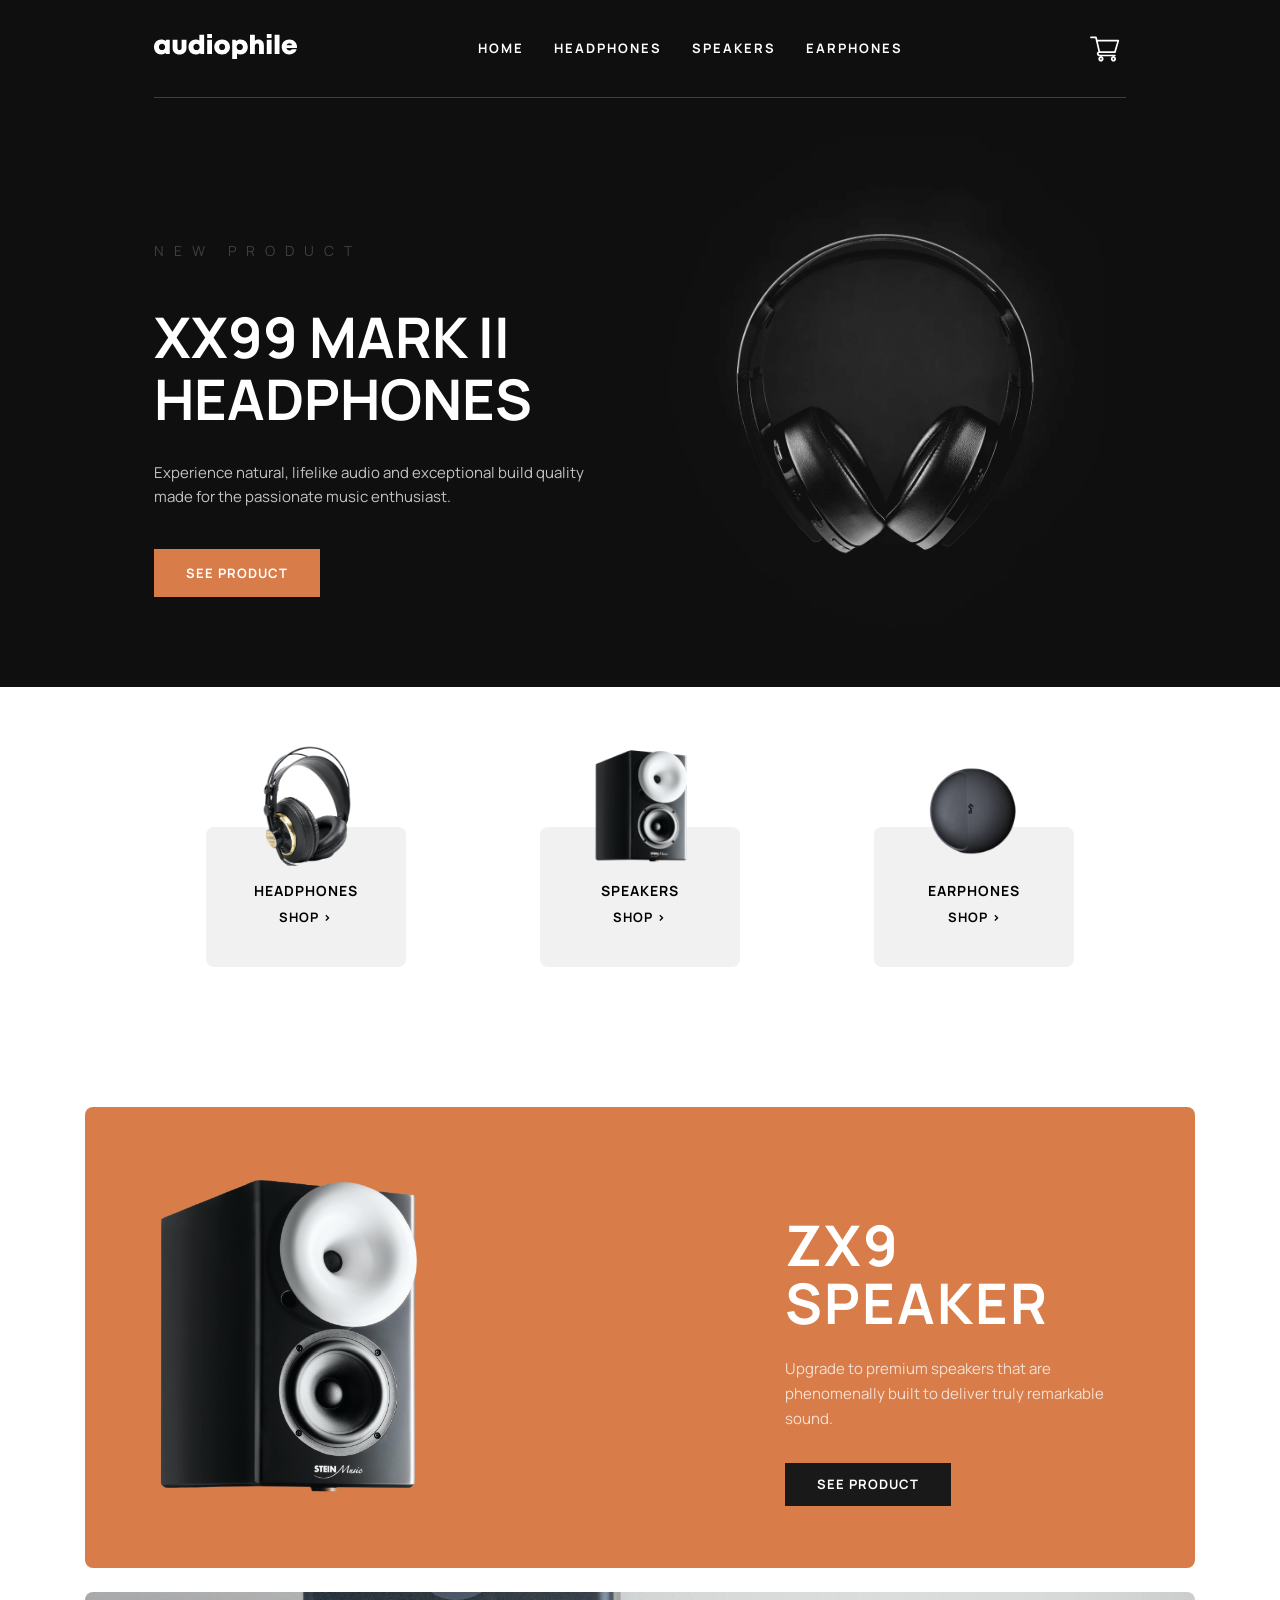
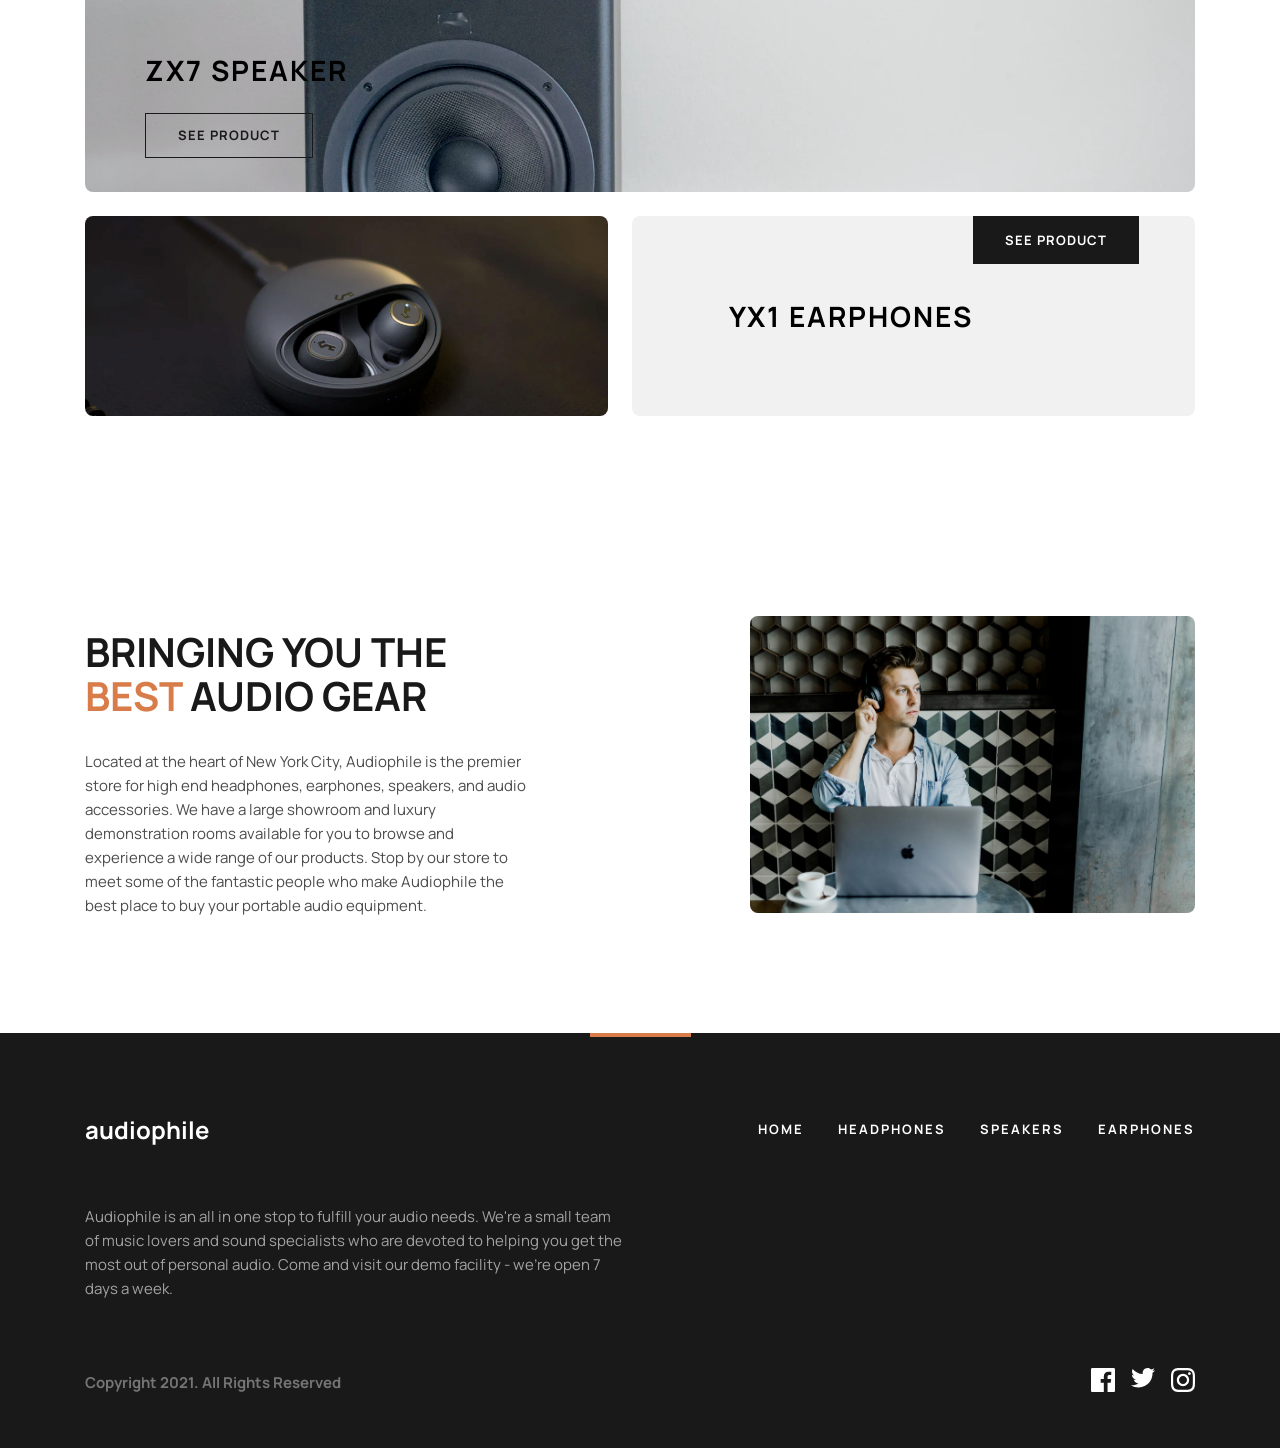
==== commit 89ae1952: "fix cart/checkout" ====
--- a/index.html
+++ b/index.html
@@ -11,7 +11,7 @@
     <link href="https://fonts.googleapis.com/css2?family=Manrope:wght@200..800&display=swap" rel="stylesheet">
 </head>
 
-<body>
+<body data-base-path="">
     <header class="header">
         <div class="header-container">
             <div class="logo-container">
@@ -30,15 +30,31 @@
                 <a href="pages/category/category.html?cat=speakers" class="header-category">Speakers</a>
                 <a href="pages/category/category.html?cat=earphones" class="header-category">Earphones</a>
             </div>
-            <a href="pages/checkout/checkout.html" class="header-button header-cart-button">
+            <button class="header-button header-cart-button">
+                <span class="cart-count" id="cart-count">0</span>
                 <svg width="24" height="20" viewBox="0 0 24 20" fill="none" xmlns="http://www.w3.org/2000/svg">
                     <path fill-rule="evenodd" clip-rule="evenodd"
                         d="M7.51883 13.1946H7.51776C7.14161 13.1955 6.83595 13.491 6.83595 13.8542C6.83595 14.2179 7.14268 14.5139 7.51954 14.5139H19.9154C20.293 14.5139 20.599 14.8092 20.599 15.1736C20.599 15.538 20.293 15.8333 19.9154 15.8333H18.75H8.75H7.51954C6.38876 15.8333 5.46876 14.9455 5.46876 13.8542C5.46876 13.0421 5.97843 12.343 6.70493 12.0382L4.23686 1.31944H0.683595C0.306016 1.31944 0 1.02412 0 0.659722C0 0.295329 0.306016 0 0.683595 0H4.78516C5.1056 0 5.38295 0.214753 5.45256 0.516611L5.94122 2.63889H22.6498C22.8643 2.63889 23.0663 2.73613 23.1956 2.9014C23.3246 3.06668 23.3659 3.28074 23.307 3.47986L20.5726 12.716C20.4888 12.9991 20.2205 13.1944 19.9154 13.1944H7.5215L7.51883 13.1946ZM8.75 15.8333C9.89873 15.8333 10.8333 16.7679 10.8333 17.9167C10.8333 19.0654 9.89873 20 8.75 20C7.60127 20 6.66667 19.0654 6.66667 17.9167C6.66667 16.7679 7.60127 15.8333 8.75 15.8333ZM18.75 15.8333C19.8987 15.8333 20.8333 16.7679 20.8333 17.9167C20.8333 19.0654 19.8987 20 18.75 20C17.6013 20 16.6667 19.0654 16.6667 17.9167C16.6667 16.7679 17.6013 15.8333 18.75 15.8333ZM19.3997 11.875L21.7435 3.95833H6.24492L8.06784 11.875H19.3997ZM9.44444 17.9167C9.44444 17.5338 9.13285 17.2222 8.75 17.2222C8.36715 17.2222 8.05556 17.5338 8.05556 17.9167C8.05556 18.2995 8.36715 18.6111 8.75 18.6111C9.13285 18.6111 9.44444 18.2995 9.44444 17.9167ZM18.75 17.2222C19.1328 17.2222 19.4444 17.5338 19.4444 17.9167C19.4444 18.2995 19.1328 18.6111 18.75 18.6111C18.3672 18.6111 18.0556 18.2995 18.0556 17.9167C18.0556 17.5338 18.3672 17.2222 18.75 17.2222Z"
                         fill="white" />
                 </svg>
-            </a>
+            </button>
         </div>
     </header>
+
+    <div class="cart-overlay" id="cart-overlay"></div>
+    <div class="cart-modal" id="cart-modal">
+        <div class="cart-header">
+            <h3>CART (<span id="cart-count-modal">0</span>)</h3>
+            <button onclick="clearCart()">Remove all</button>
+        </div>
+        <div class="cart-items" id="cart-items"></div>
+        <div class="cart-total">
+            <span>TOTAL</span>
+            <span id="cart-total">$ 0</span>
+        </div>
+        <a href="pages/checkout/checkout.html" class="cart-checkout-btn">CHECKOUT</a>
+    </div>
+
     <main>
         <section class="highlighted-item">
             <div class="highlighted-item-content">
@@ -190,6 +206,7 @@
                 </div>
         </footer>
     </main>
+    <script src="cart.js"></script>
 </body>
 
 </html>
--- a/styles.css
+++ b/styles.css
@@ -677,4 +677,204 @@
         align-items: center;
         gap: 100px;
     }
+}
+
+/* Cart Modal Styles */
+.cart-overlay {
+    display: none;
+    position: fixed;
+    top: 0;
+    left: 0;
+    width: 100%;
+    height: 100%;
+    background: rgba(0, 0, 0, 0.5);
+    z-index: 998;
+}
+
+.cart-overlay.open {
+    display: block;
+}
+
+.cart-modal {
+    display: none;
+    position: fixed;
+    top: 120px;
+    right: var(--main-lr-padding);
+    width: 377px;
+    background: var(--white);
+    border-radius: 8px;
+    padding: 32px;
+    z-index: 999;
+    box-shadow: 0 10px 40px rgba(0, 0, 0, 0.1);
+}
+
+.cart-modal.open {
+    display: block;
+}
+
+.cart-header {
+    display: flex;
+    justify-content: space-between;
+    align-items: center;
+    margin-bottom: 32px;
+}
+
+.cart-header h3 {
+    font-size: 18px;
+    font-weight: 700;
+    letter-spacing: 1.3px;
+    text-transform: uppercase;
+    margin: 0;
+}
+
+.cart-header button {
+    background: none;
+    border: none;
+    color: var(--dark-gray);
+    text-decoration: underline;
+    cursor: pointer;
+    font-size: 15px;
+}
+
+.cart-header button:hover {
+    color: var(--main-accent);
+}
+
+.cart-items {
+    display: flex;
+    flex-direction: column;
+    gap: 24px;
+    margin-bottom: 32px;
+}
+
+.cart-item {
+    display: flex;
+    align-items: center;
+    gap: 16px;
+}
+
+.cart-item img {
+    width: 64px;
+    height: 64px;
+    border-radius: 8px;
+    object-fit: cover;
+    background: var(--light-gray);
+}
+
+.cart-item-details {
+    flex: 1;
+}
+
+.cart-item-name {
+    font-size: 15px;
+    font-weight: 700;
+    margin: 0 0 4px 0;
+}
+
+.cart-item-price {
+    font-size: 14px;
+    color: var(--dark-gray);
+    margin: 0;
+}
+
+.cart-item-quantity {
+    display: flex;
+    align-items: center;
+    background: var(--light-gray);
+    height: 32px;
+}
+
+.cart-item-quantity button {
+    width: 32px;
+    height: 100%;
+    border: none;
+    background: transparent;
+    color: var(--dark-gray);
+    font-size: 13px;
+    font-weight: 700;
+    cursor: pointer;
+}
+
+.cart-item-quantity button:hover {
+    color: var(--main-accent);
+}
+
+.cart-item-quantity span {
+    width: 32px;
+    text-align: center;
+    font-size: 13px;
+    font-weight: 700;
+}
+
+.cart-empty {
+    text-align: center;
+    color: var(--dark-gray);
+    font-size: 15px;
+}
+
+.cart-total {
+    display: flex;
+    justify-content: space-between;
+    align-items: center;
+    margin-bottom: 24px;
+}
+
+.cart-total span:first-child {
+    font-size: 15px;
+    color: var(--dark-gray);
+    text-transform: uppercase;
+}
+
+.cart-total span:last-child {
+    font-size: 18px;
+    font-weight: 700;
+}
+
+.cart-checkout-btn {
+    width: 100%;
+    padding: 15px;
+    background: var(--main-accent);
+    color: var(--white);
+    border: none;
+    font-size: 13px;
+    font-weight: 700;
+    letter-spacing: 1px;
+    text-transform: uppercase;
+    cursor: pointer;
+    text-decoration: none;
+    display: block;
+    text-align: center;
+    transition: background-color 0.3s ease;
+}
+
+.cart-checkout-btn:hover {
+    background: rgba(251, 175, 133, 1);
+}
+
+.header-cart-button {
+    position: relative;
+}
+
+.cart-count {
+    position: absolute;
+    top: -8px;
+    right: -8px;
+    width: 18px;
+    height: 18px;
+    background: var(--main-accent);
+    color: var(--white);
+    border-radius: 50%;
+    font-size: 10px;
+    font-weight: 700;
+    display: none;
+    align-items: center;
+    justify-content: center;
+}
+
+@media (max-width: 600px) {
+    .cart-modal {
+        right: 16px;
+        left: 16px;
+        width: auto;
+    }
 }
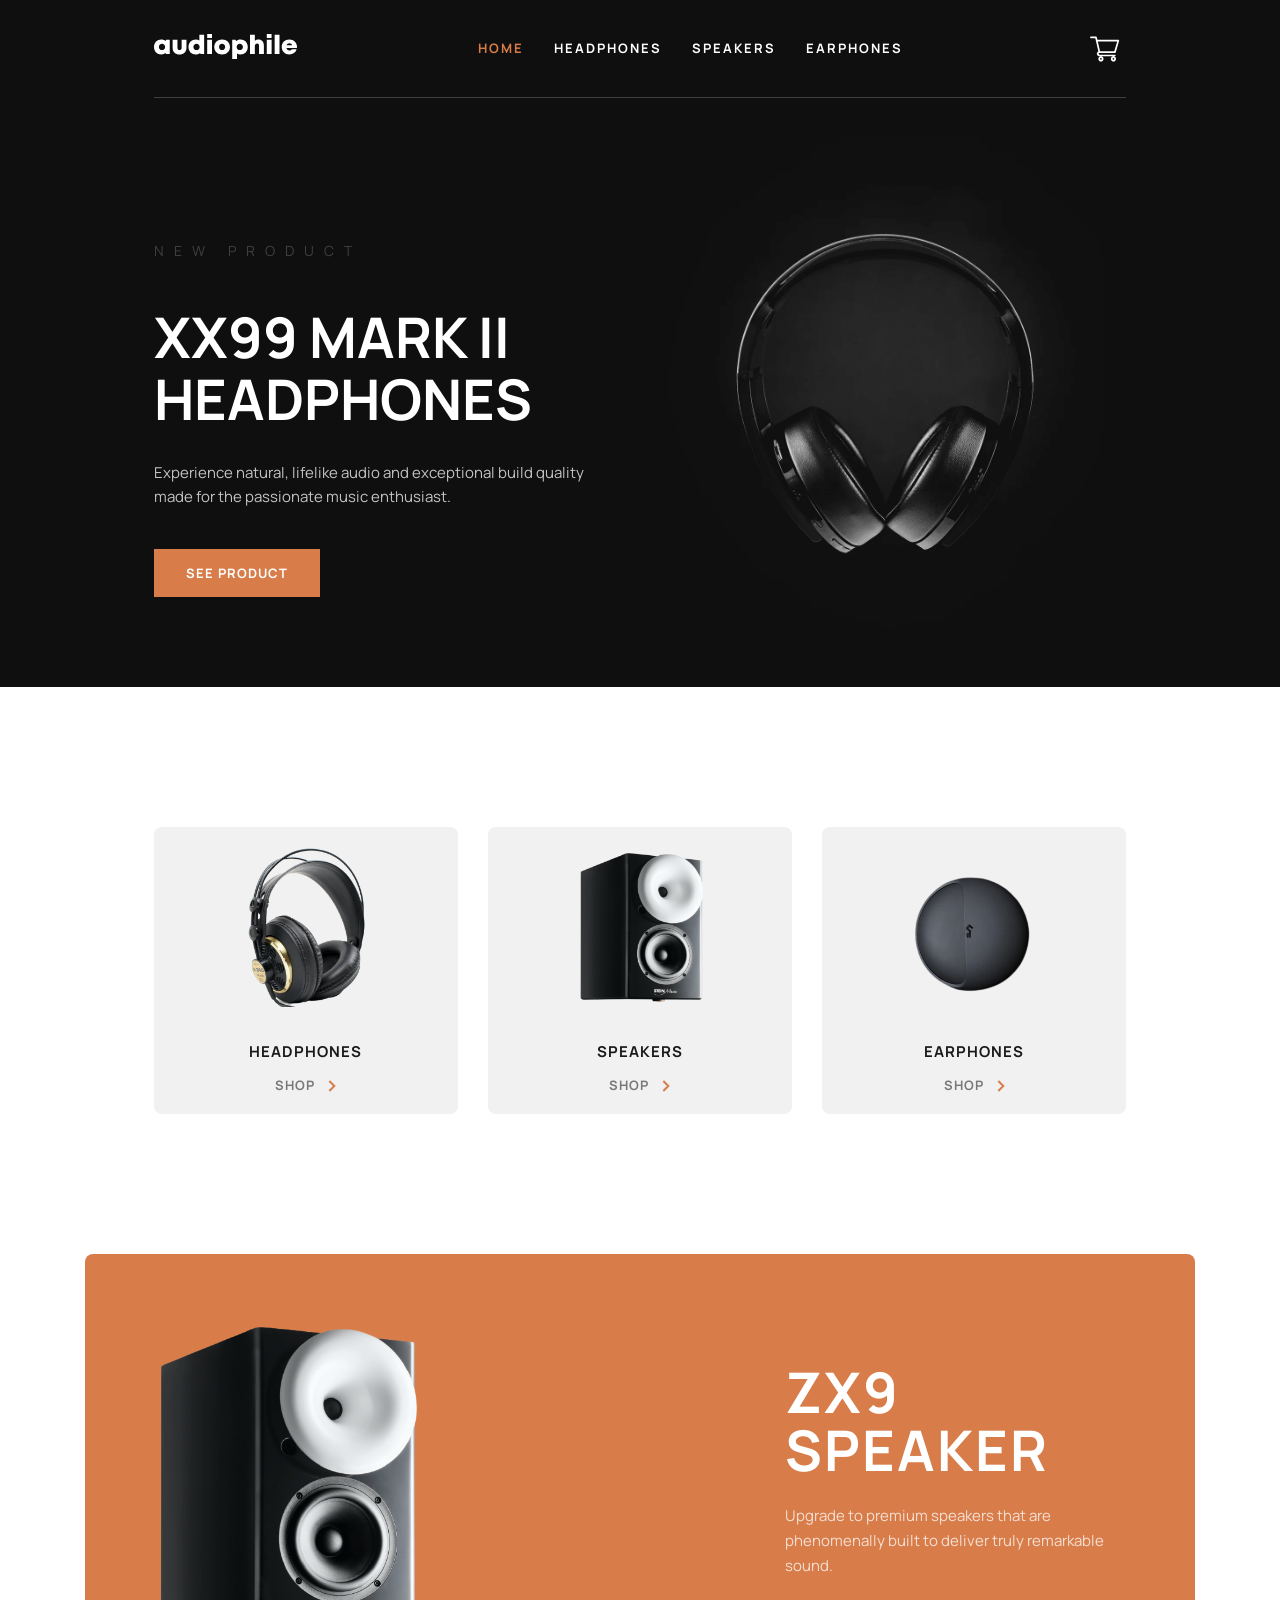
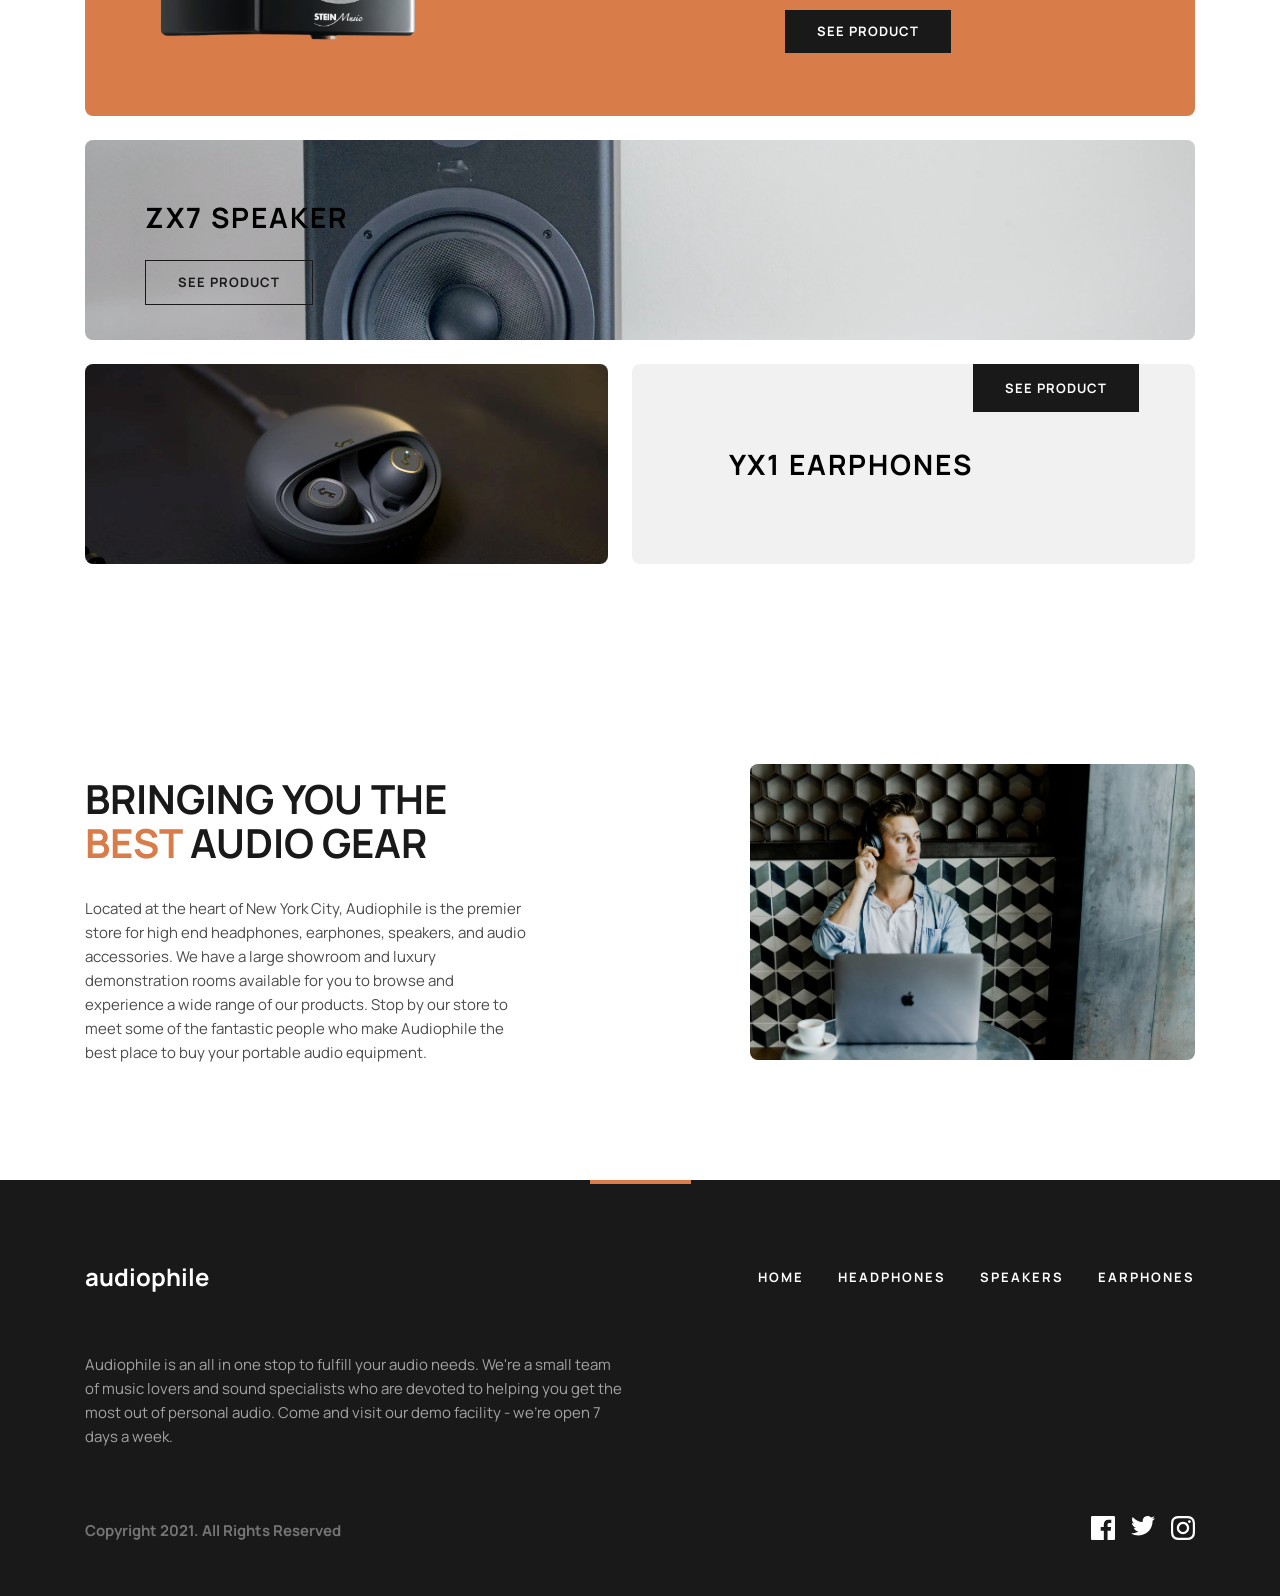
==== commit 85c0f624: "dropdown" ====
--- a/index.html
+++ b/index.html
@@ -41,6 +41,33 @@
         </div>
     </header>
 
+    <div class="mobile-menu-overlay" id="mobile-menu-overlay"></div>
+    <div class="mobile-menu" id="mobile-menu">
+        <div class="mobile-menu-links">
+            <div class="quick-link-item">
+                <div class="quick-link-item-content">
+                    <img src="assets/akgs.png" alt="Headphones">
+                    <h1 class="quick-link-item-title">HEADPHONES</h1>
+                    <a href="pages/category/category.html?cat=headphones" class="quick-link-item-link">SHOP</a>
+                </div>
+            </div>
+            <div class="quick-link-item">
+                <div class="quick-link-item-content">
+                    <img src="assets/zx9_quick.png" alt="Speakers">
+                    <h1 class="quick-link-item-title">SPEAKERS</h1>
+                    <a href="pages/category/category.html?cat=speakers" class="quick-link-item-link">SHOP</a>
+                </div>
+            </div>
+            <div class="quick-link-item">
+                <div class="quick-link-item-content">
+                    <img src="assets/yx1_quick.png" alt="Earphones">
+                    <h1 class="quick-link-item-title">EARPHONES</h1>
+                    <a href="pages/category/category.html?cat=earphones" class="quick-link-item-link">SHOP</a>
+                </div>
+            </div>
+        </div>
+    </div>
+
     <div class="cart-overlay" id="cart-overlay"></div>
     <div class="cart-modal" id="cart-modal">
         <div class="cart-header">
@@ -77,7 +104,7 @@
                 <div class="quick-link-item-content">
                     <img src="assets/akgs.png" alt="Quick Link 1">
                     <h1 class="quick-link-item-title">HEADPHONES</h1>
-                    <a href="pages/category/category.html?cat=headphones" class="quick-link-item-link">SHOP ></a>
+                    <a href="pages/category/category.html?cat=headphones" class="quick-link-item-link">SHOP</a>
                 </div>
             </div>
 
@@ -85,7 +112,7 @@
                 <div class="quick-link-item-content">
                     <img src="assets/zx9_quick.png" alt="Quick Link 2">
                     <h1 class="quick-link-item-title">SPEAKERS</h1>
-                    <a href="pages/category/category.html?cat=speakers" class="quick-link-item-link">SHOP ></a>
+                    <a href="pages/category/category.html?cat=speakers" class="quick-link-item-link">SHOP</a>
                 </div>
             </div>
 
@@ -93,7 +120,7 @@
                 <div class="quick-link-item-content">
                     <img src="assets/yx1_quick.png" alt="Quick Link 3">
                     <h1 class="quick-link-item-title">EARPHONES</h1>
-                    <a href="pages/category/category.html?cat=earphones" class="quick-link-item-link">SHOP ></a>
+                    <a href="pages/category/category.html?cat=earphones" class="quick-link-item-link">SHOP</a>
                 </div>
             </div>
         </section>
--- a/styles.css
+++ b/styles.css
@@ -20,10 +20,11 @@
     margin: 0;
     padding: 0;
     box-sizing: border-box;
+    overflow-x: hidden;
 }
 
 .header {
-    width: calc(100vw - (var(--main-lr-padding) * 2));
+    width: 100%;
     height: 97px;
     background: var(--main-bg);
     padding: 0 var(--main-lr-padding);
@@ -31,6 +32,7 @@
     top: 0;
     left: 0;
     z-index: 100;
+    box-sizing: border-box;
 }
 
 .header-container {
@@ -66,7 +68,8 @@
     transition: color 0.1s ease-in-out;
 }
 
-.header-category:hover {
+.header-category:hover,
+.header-category.active {
     color: var(--main-accent);
 }
 
@@ -170,6 +173,13 @@
     object-fit: contain;
 }
 
+@media (max-width: 500px) {
+    .highlighted-item-image img {
+        min-width: auto;
+        height: 400px;
+    }
+}
+
 .quick-links {
     display: flex;
     justify-content: space-around;
@@ -179,24 +189,27 @@
 }
 
 .quick-link-item img {
-    height: 120px;
-    object-fit: cover;
+    height: 160px;
+    object-fit: contain;
+    position: relative;
+    top: -60px;
+    margin-bottom: -40px;
 }
 
 .quick-link-item {
     background-color: var(--light-gray);
-    padding: 0 20px;
+    padding: 22px 20px;
+    padding-top: 80px;
     position: relative;
-    width: 160px;
-    height: 140px;
+    min-width: 220px;
+    flex: 1;
     border-radius: 8px;
+    display: flex;
+    flex-direction: column;
+    align-items: center;
 }
 
 .quick-link-item-content {
-    position: absolute;
-    bottom: 50%;
-    left: 50%;
-    transform: translate(-50%, 15%);
     display: flex;
     flex-direction: column;
     align-items: center;
@@ -206,11 +219,12 @@
 .quick-link-item-title {
     font-family: Manrope;
     font-weight: 700;
-    font-size: 14px;
+    font-size: 15px;
     line-height: 25px;
-    letter-spacing: 1px;
-    text-transform: uppercase;
-    margin-bottom: 8px;
+    letter-spacing: 1.07px;
+    text-transform: uppercase;
+    margin-bottom: 15px;
+    color: var(--black);
 }
 
 .quick-link-item-link {
@@ -221,8 +235,21 @@
     letter-spacing: 1px;
     text-transform: uppercase;
     text-decoration: none;
-    color: var(--secondary-accent);
+    color: rgba(0, 0, 0, 0.5);
     transition: color 0.1s ease-in-out;
+    display: flex;
+    align-items: center;
+    gap: 13px;
+}
+
+.quick-link-item-link::after {
+    content: '';
+    display: inline-block;
+    width: 8px;
+    height: 12px;
+    background-image: url("data:image/svg+xml,%3Csvg width='8' height='12' viewBox='0 0 8 12' fill='none' xmlns='http://www.w3.org/2000/svg'%3E%3Cpath d='M1.32178 1L6.32178 6L1.32178 11' stroke='%23D87D4A' stroke-width='2'/%3E%3C/svg%3E");
+    background-repeat: no-repeat;
+    background-size: contain;
 }
 
 .quick-link-item:hover .quick-link-item-link {
@@ -463,7 +490,8 @@
 }
 
 .promo-image img {
-    width: 445px;
+    width: 100%;
+    max-width: 445px;
     height: auto;
     display: block;
     object-fit: cover;
@@ -669,13 +697,139 @@
     .header-category-list {
         display: none;
     }
+
+    .header {
+        width: 100%;
+        padding: 0 var(--main-lr-padding);
+        box-sizing: border-box;
+    }
+
+    .logo-container {
+        flex: 1;
+        justify-content: flex-start;
+        gap: 16px;
+    }
+
+    .header-container {
+        justify-content: space-between;
+    }
+
+    .logo-container .logo {
+        position: absolute;
+        left: 50%;
+        transform: translateX(-50%);
+    }
+}
+
+@media (max-width: 768px) {
+    .tertiary-product {
+        flex-direction: column;
+    }
+
+    .tertiary-product-image,
+    .tertiary-product-content {
+        width: 100%;
+    }
+
+    .tertiary-product-image {
+        height: 200px;
+    }
+
+    .tertiary-product-content {
+        height: auto;
+        padding: 40px;
+    }
 }
 
 @media (max-width: 600px) {
     .quick-links {
         flex-direction: column;
         align-items: center;
-        gap: 100px;
+        gap: 68px;
+        padding: 52px 24px;
+    }
+
+    .quick-link-item {
+        width: 100%;
+        min-width: 0;
+    }
+
+    .quick-link-item img {
+        height: 140px;
+    }
+
+    .highlighted-item-title {
+        font-size: 36px;
+    }
+
+    .highlighted-item-description {
+        font-size: 14px;
+    }
+
+    .featured-product-title {
+        font-size: 36px;
+    }
+}
+
+/* Mobile Menu Styles */
+.mobile-menu-overlay {
+    display: none;
+    position: fixed;
+    top: 97px;
+    left: 0;
+    width: 100%;
+    height: calc(100% - 97px);
+    background: rgba(0, 0, 0, 0.5);
+    z-index: 99;
+}
+
+.mobile-menu-overlay.open {
+    display: block;
+}
+
+.mobile-menu {
+    display: none;
+    position: fixed;
+    top: 97px;
+    left: 0;
+    width: 100%;
+    background: var(--white);
+    z-index: 100;
+    padding: 108px var(--main-lr-padding) 67px;
+    box-sizing: border-box;
+    border-radius: 0 0 8px 8px;
+    max-height: calc(100vh - 97px);
+    overflow-y: auto;
+}
+
+.mobile-menu.open {
+    display: block;
+}
+
+.mobile-menu-links {
+    display: flex;
+    justify-content: center;
+    gap: 30px;
+}
+
+.mobile-menu-links .quick-link-item {
+    min-width: 0;
+    flex: 1;
+}
+
+@media (max-width: 600px) {
+    .mobile-menu {
+        padding: 84px 24px 35px;
+    }
+
+    .mobile-menu-links {
+        flex-direction: column;
+        align-items: center;
+        gap: 68px;
+    }
+
+    .mobile-menu-links .quick-link-item {
+        width: 100%;
     }
 }
 
@@ -731,7 +885,7 @@
     background: none;
     border: none;
     color: var(--dark-gray);
-    text-decoration: underline;
+    text-decoration: none;
     cursor: pointer;
     font-size: 15px;
 }
@@ -838,12 +992,12 @@
     border: none;
     font-size: 13px;
     font-weight: 700;
-    letter-spacing: 1px;
     text-transform: uppercase;
     cursor: pointer;
     text-decoration: none;
     display: block;
     text-align: center;
+    box-sizing: border-box;
     transition: background-color 0.3s ease;
 }
 
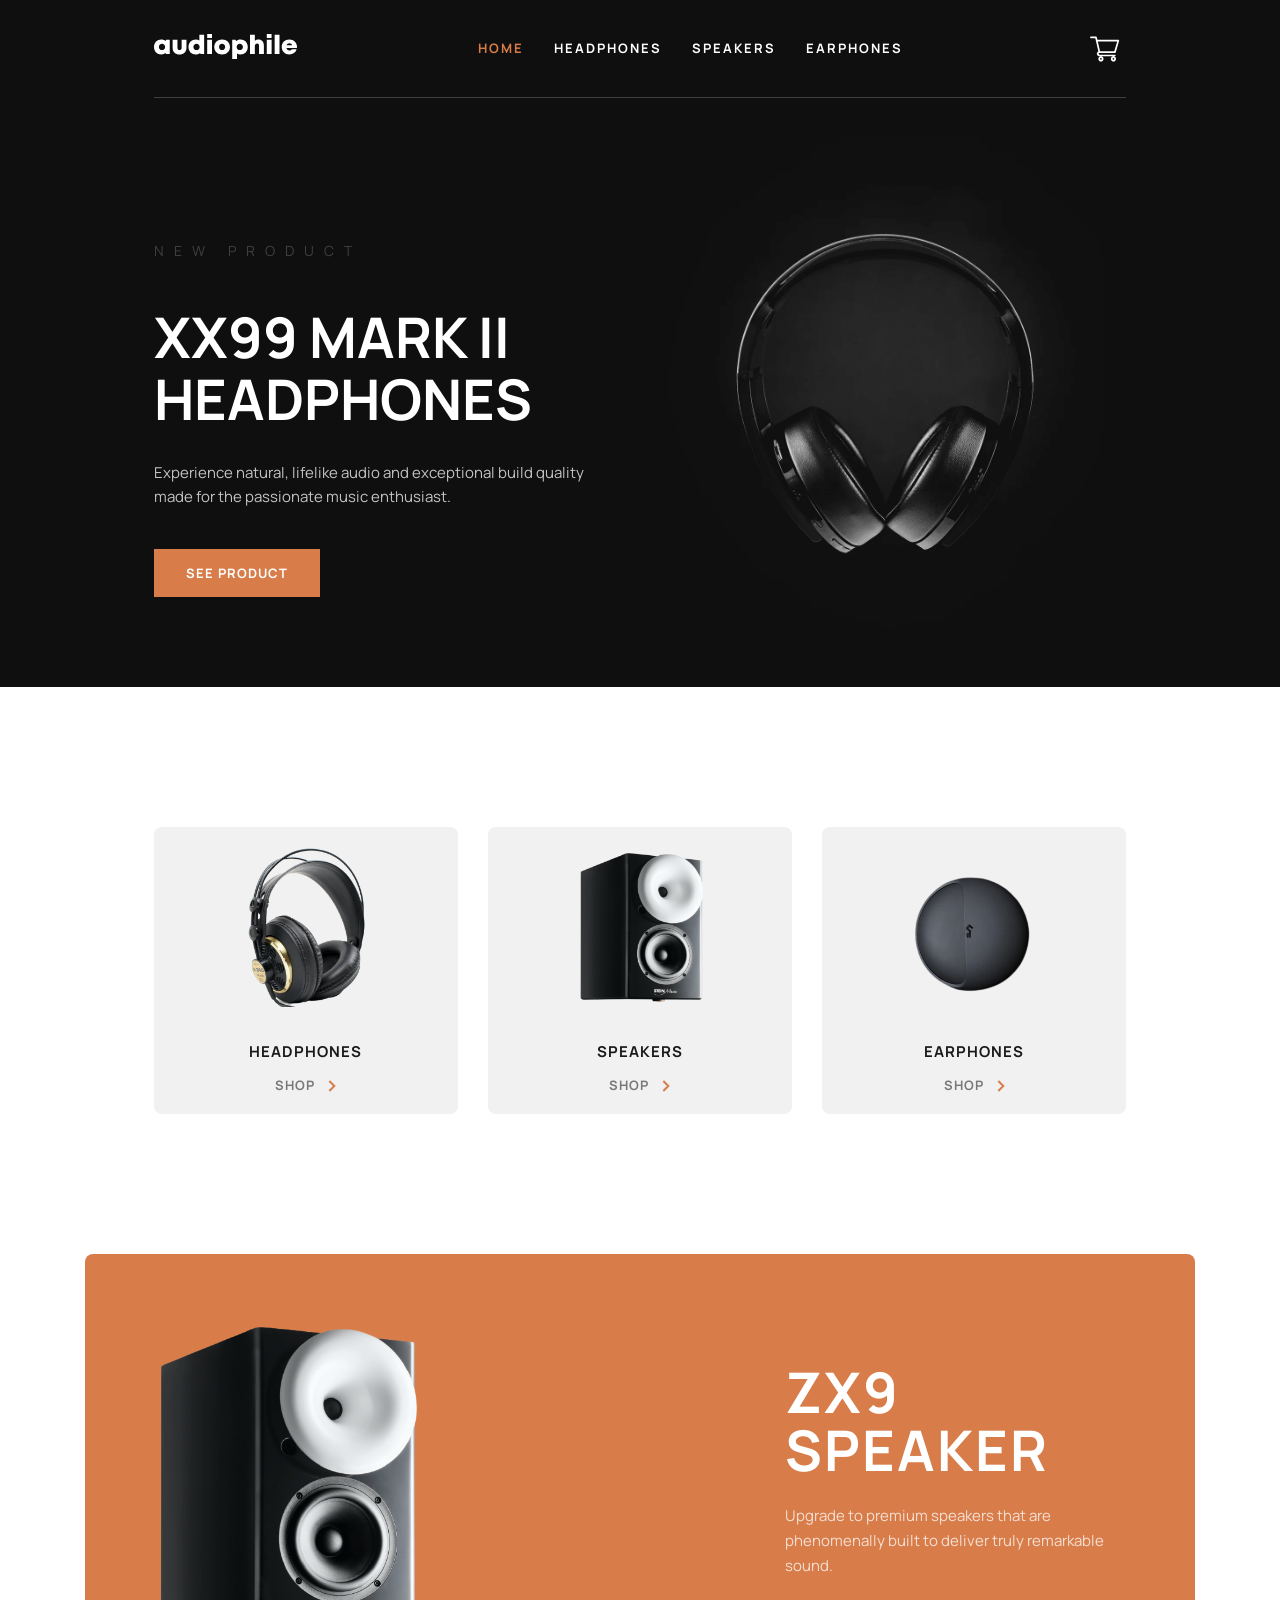
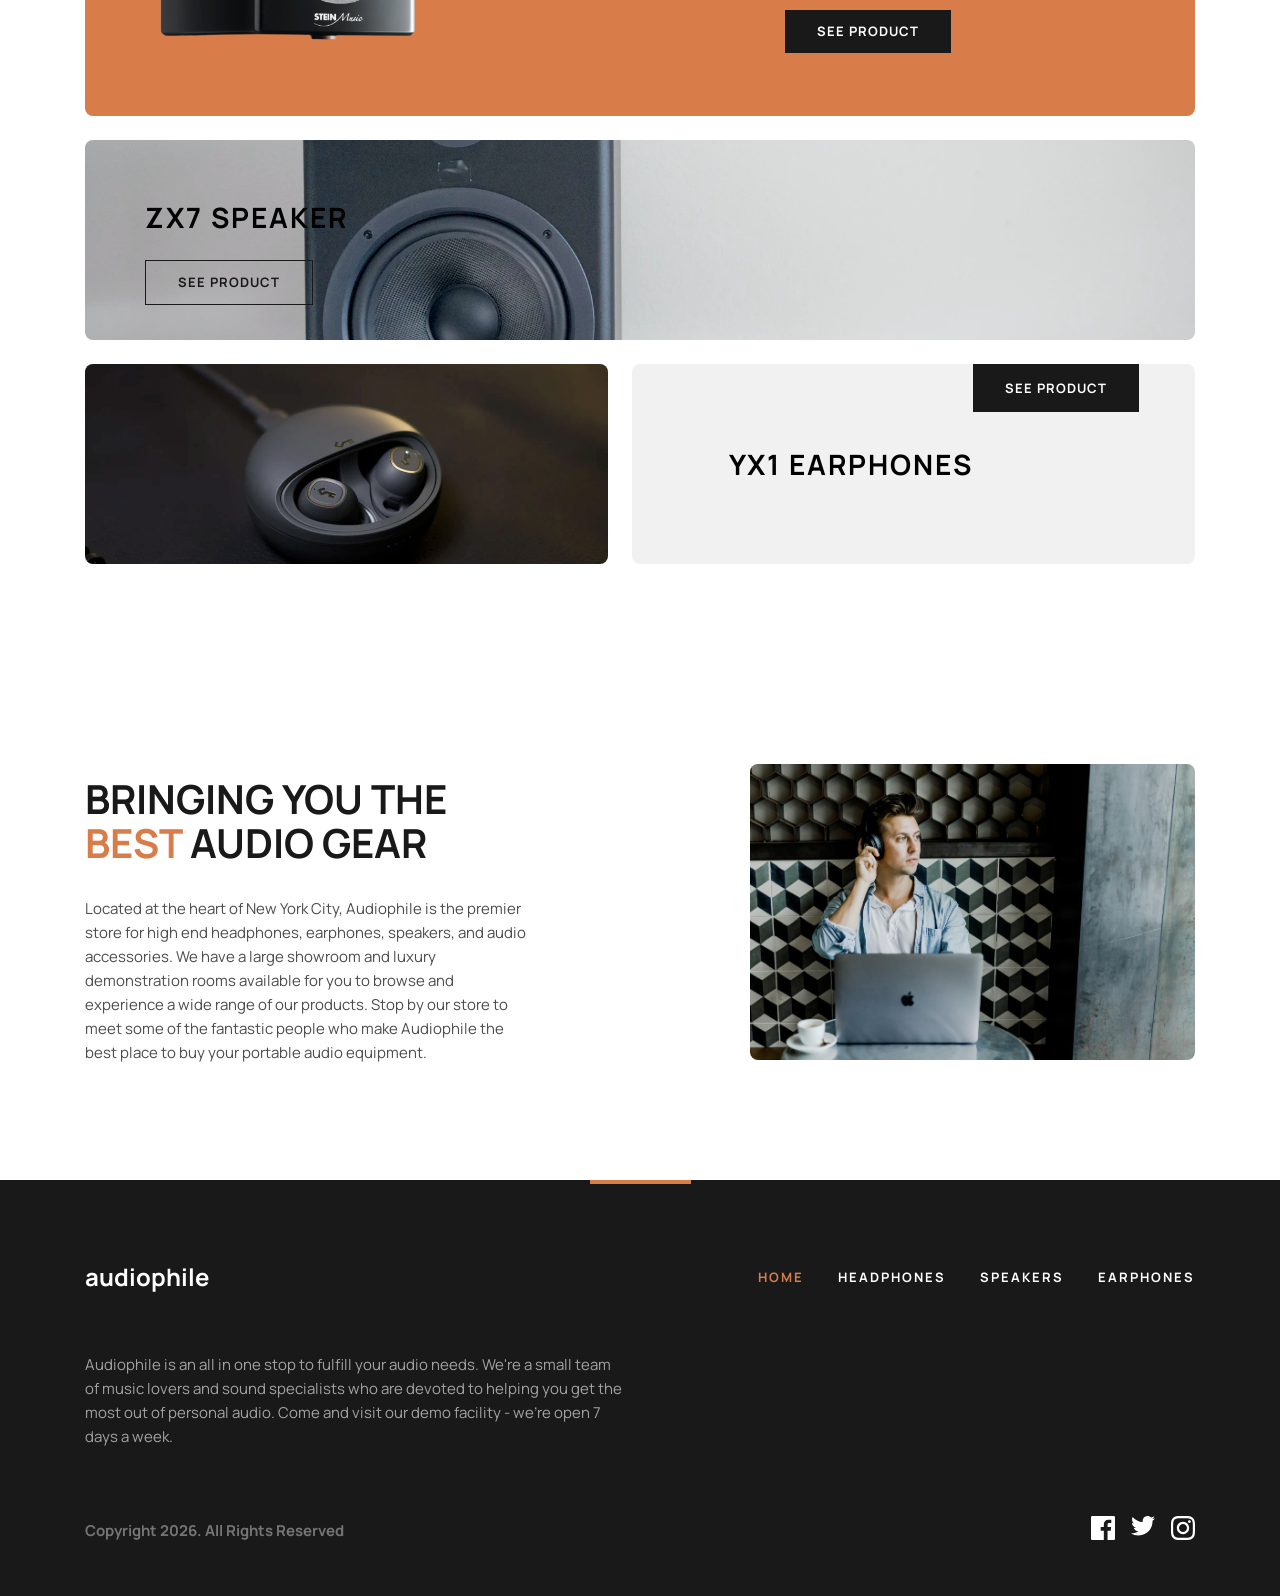
==== commit 0461b713: "modularize" ====
--- a/index.html
+++ b/index.html
@@ -5,82 +5,16 @@
     <meta charset="UTF-8">
     <meta name="viewport" content="width=device-width, initial-scale=1.0">
     <link rel="stylesheet" href="styles.css">
-    <title>I Love Headphones.com</title>
+    <title>Audiophile | Home</title>
     <link rel="preconnect" href="https://fonts.googleapis.com">
     <link rel="preconnect" href="https://fonts.gstatic.com" crossorigin>
     <link href="https://fonts.googleapis.com/css2?family=Manrope:wght@200..800&display=swap" rel="stylesheet">
 </head>
 
 <body data-base-path="">
-    <header class="header">
-        <div class="header-container">
-            <div class="logo-container">
-                <button class="header-button category-list-button">
-                    <svg width="16" height="15" viewBox="0 0 16 15" fill="none" xmlns="http://www.w3.org/2000/svg">
-                        <rect width="16" height="3" fill="white" />
-                        <rect y="6" width="16" height="3" fill="white" />
-                        <rect y="12" width="16" height="3" fill="white" />
-                    </svg>
-                </button>
-                <a href="index.html"><img src="assets/logo.svg" alt="Logo" class="logo"></a>
-            </div>
-            <div class="header-category-list">
-                <a href="index.html" class="header-category">Home</a>
-                <a href="pages/category/category.html?cat=headphones" class="header-category">Headphones</a>
-                <a href="pages/category/category.html?cat=speakers" class="header-category">Speakers</a>
-                <a href="pages/category/category.html?cat=earphones" class="header-category">Earphones</a>
-            </div>
-            <button class="header-button header-cart-button">
-                <span class="cart-count" id="cart-count">0</span>
-                <svg width="24" height="20" viewBox="0 0 24 20" fill="none" xmlns="http://www.w3.org/2000/svg">
-                    <path fill-rule="evenodd" clip-rule="evenodd"
-                        d="M7.51883 13.1946H7.51776C7.14161 13.1955 6.83595 13.491 6.83595 13.8542C6.83595 14.2179 7.14268 14.5139 7.51954 14.5139H19.9154C20.293 14.5139 20.599 14.8092 20.599 15.1736C20.599 15.538 20.293 15.8333 19.9154 15.8333H18.75H8.75H7.51954C6.38876 15.8333 5.46876 14.9455 5.46876 13.8542C5.46876 13.0421 5.97843 12.343 6.70493 12.0382L4.23686 1.31944H0.683595C0.306016 1.31944 0 1.02412 0 0.659722C0 0.295329 0.306016 0 0.683595 0H4.78516C5.1056 0 5.38295 0.214753 5.45256 0.516611L5.94122 2.63889H22.6498C22.8643 2.63889 23.0663 2.73613 23.1956 2.9014C23.3246 3.06668 23.3659 3.28074 23.307 3.47986L20.5726 12.716C20.4888 12.9991 20.2205 13.1944 19.9154 13.1944H7.5215L7.51883 13.1946ZM8.75 15.8333C9.89873 15.8333 10.8333 16.7679 10.8333 17.9167C10.8333 19.0654 9.89873 20 8.75 20C7.60127 20 6.66667 19.0654 6.66667 17.9167C6.66667 16.7679 7.60127 15.8333 8.75 15.8333ZM18.75 15.8333C19.8987 15.8333 20.8333 16.7679 20.8333 17.9167C20.8333 19.0654 19.8987 20 18.75 20C17.6013 20 16.6667 19.0654 16.6667 17.9167C16.6667 16.7679 17.6013 15.8333 18.75 15.8333ZM19.3997 11.875L21.7435 3.95833H6.24492L8.06784 11.875H19.3997ZM9.44444 17.9167C9.44444 17.5338 9.13285 17.2222 8.75 17.2222C8.36715 17.2222 8.05556 17.5338 8.05556 17.9167C8.05556 18.2995 8.36715 18.6111 8.75 18.6111C9.13285 18.6111 9.44444 18.2995 9.44444 17.9167ZM18.75 17.2222C19.1328 17.2222 19.4444 17.5338 19.4444 17.9167C19.4444 18.2995 19.1328 18.6111 18.75 18.6111C18.3672 18.6111 18.0556 18.2995 18.0556 17.9167C18.0556 17.5338 18.3672 17.2222 18.75 17.2222Z"
-                        fill="white" />
-                </svg>
-            </button>
-        </div>
-    </header>
-
-    <div class="mobile-menu-overlay" id="mobile-menu-overlay"></div>
-    <div class="mobile-menu" id="mobile-menu">
-        <div class="mobile-menu-links">
-            <div class="quick-link-item">
-                <div class="quick-link-item-content">
-                    <img src="assets/akgs.png" alt="Headphones">
-                    <h1 class="quick-link-item-title">HEADPHONES</h1>
-                    <a href="pages/category/category.html?cat=headphones" class="quick-link-item-link">SHOP</a>
-                </div>
-            </div>
-            <div class="quick-link-item">
-                <div class="quick-link-item-content">
-                    <img src="assets/zx9_quick.png" alt="Speakers">
-                    <h1 class="quick-link-item-title">SPEAKERS</h1>
-                    <a href="pages/category/category.html?cat=speakers" class="quick-link-item-link">SHOP</a>
-                </div>
-            </div>
-            <div class="quick-link-item">
-                <div class="quick-link-item-content">
-                    <img src="assets/yx1_quick.png" alt="Earphones">
-                    <h1 class="quick-link-item-title">EARPHONES</h1>
-                    <a href="pages/category/category.html?cat=earphones" class="quick-link-item-link">SHOP</a>
-                </div>
-            </div>
-        </div>
-    </div>
-
-    <div class="cart-overlay" id="cart-overlay"></div>
-    <div class="cart-modal" id="cart-modal">
-        <div class="cart-header">
-            <h3>CART (<span id="cart-count-modal">0</span>)</h3>
-            <button onclick="clearCart()">Remove all</button>
-        </div>
-        <div class="cart-items" id="cart-items"></div>
-        <div class="cart-total">
-            <span>TOTAL</span>
-            <span id="cart-total">$ 0</span>
-        </div>
-        <a href="pages/checkout/checkout.html" class="cart-checkout-btn">CHECKOUT</a>
-    </div>
+    <div id="site-header"></div>
+    <div id="site-mobile-menu"></div>
+    <div id="site-cart-modal"></div>
 
     <main>
         <section class="highlighted-item">
@@ -91,7 +25,7 @@
                     Experience natural, lifelike audio and exceptional build quality
                     made for the passionate music enthusiast.
                 </p>
-                <a href="pages/products/product.html" class="highlighted-item-btn">SEE PRODUCT</a>
+                <a href="pages/products/product.html?slug=xx99-mark-two-headphones" class="highlighted-item-btn">SEE PRODUCT</a>
             </div>
 
             <div class="highlighted-item-image">
@@ -136,14 +70,14 @@
                         Upgrade to premium speakers that are phenomenally built to
                         deliver truly remarkable sound.
                     </p>
-                    <a href="pages/products/product.html" class="featured-product-btn">SEE PRODUCT</a>
+                    <a href="pages/products/product.html?slug=zx9-speaker" class="featured-product-btn">SEE PRODUCT</a>
                 </div>
             </div>
 
             <div class="secondary-product">
                 <div class="secondary-product-content">
                     <h2 class="secondary-product-title">ZX7 SPEAKER</h2>
-                    <a href="pages/products/product.html" class="secondary-product-btn">SEE PRODUCT</a>
+                    <a href="pages/products/product.html?slug=zx7-speaker" class="secondary-product-btn">SEE PRODUCT</a>
                 </div>
                 <div class="secondary-product-image">
                     <img src="assets/zx7.png" alt="ZX7 Speaker">
@@ -156,7 +90,7 @@
                 </div>
                 <div class="tertiary-product-content">
                     <h2 class="tertiary-product-title">YX1 EARPHONES</h2>
-                    <a href="pages/products/product.html" class="tertiary-product-btn">SEE PRODUCT</a>
+                    <a href="pages/products/product.html?slug=yx1-earphones" class="tertiary-product-btn">SEE PRODUCT</a>
                 </div>
             </div>
         </section>
@@ -181,58 +115,10 @@
             </div>
         </section>
 
-        <footer class="site-footer">
-            <div class="footer-top-bar"></div>
+    </main>
+    <div id="site-footer"></div>
 
-            <div class="footer-container">
-                <div class="footer-top">
-                    <h2 class="footer-logo">audiophile</h2>
-
-                    <nav class="footer-nav">
-                        <a href="index.html">HOME</a>
-                        <a href="pages/category/category.html?cat=headphones">HEADPHONES</a>
-                        <a href="pages/category/category.html?cat=speakers">SPEAKERS</a>
-                        <a href="pages/category/category.html?cat=earphones">EARPHONES</a>
-                    </nav>
-                </div>
-
-                <p class="footer-description">
-                    Audiophile is an all in one stop to fulfill your audio needs.
-                    We're a small team of music lovers and sound specialists who
-                    are devoted to helping you get the most out of personal audio.
-                    Come and visit our demo facility - we're open 7 days a week.
-                </p>
-
-                <div class="footer-bottom">
-                    <p class="footer-copyright">Copyright 2021. All Rights Reserved</p>
-
-                    <div class="footer-socials">
-                        <a href="#"><svg width="24" height="24" viewBox="0 0 24 24" fill="white"
-                                xmlns="http://www.w3.org/2000/svg">
-                                <path
-                                    d="M22.675 0H1.325C0.593 0 0 0.593 0 1.325V22.676C0 23.407 0.593 24 1.325 24H12.82V14.706H9.692V11.084H12.82V8.413C12.82 5.313 14.713 3.625 17.479 3.625C18.804 3.625 19.942 3.724 20.274 3.768V7.008L18.356 7.009C16.852 7.009 16.561 7.724 16.561 8.772V11.085H20.148L19.681 14.707H16.561V24H22.677C23.407 24 24 23.407 24 22.675V1.325C24 0.593 23.407 0 22.675 0Z"
-                                    fill="white" />
-                            </svg>
-                        </a>
-                        <a href="#"><svg width="24" height="20" viewBox="0 0 24 20" fill="none"
-                                xmlns="http://www.w3.org/2000/svg">
-                                <path
-                                    d="M24 2.309C23.117 2.701 22.168 2.965 21.172 3.084C22.189 2.475 22.97 1.51 23.337 0.36C22.386 0.924 21.332 1.334 20.21 1.555C19.313 0.598 18.032 0 16.616 0C13.437 0 11.101 2.966 11.819 6.045C7.728 5.84 4.1 3.88 1.671 0.901C0.381 3.114 1.002 6.009 3.194 7.475C2.388 7.449 1.628 7.228 0.965 6.859C0.911 9.14 2.546 11.274 4.914 11.749C4.221 11.937 3.462 11.981 2.69 11.833C3.316 13.789 5.134 15.212 7.29 15.252C5.22 16.875 2.612 17.6 0 17.292C2.179 18.689 4.768 19.504 7.548 19.504C16.69 19.504 21.855 11.783 21.543 4.858C22.505 4.163 23.34 3.296 24 2.309Z"
-                                    fill="white" />
-                            </svg>
-                        </a>
-                        <a href="#"><svg width="24" height="24" viewBox="0 0 24 24" fill="none"
-                                xmlns="http://www.w3.org/2000/svg">
-                                <path fill-rule="evenodd" clip-rule="evenodd"
-                                    d="M12 0C8.741 0 8.333 0.014 7.053 0.072C2.695 0.272 0.273 2.69 0.073 7.052C0.014 8.333 0 8.741 0 12C0 15.259 0.014 15.668 0.072 16.948C0.272 21.306 2.69 23.728 7.052 23.928C8.333 23.986 8.741 24 12 24C15.259 24 15.668 23.986 16.948 23.928C21.302 23.728 23.73 21.31 23.927 16.948C23.986 15.668 24 15.259 24 12C24 8.741 23.986 8.333 23.928 7.053C23.732 2.699 21.311 0.273 16.949 0.073C15.668 0.014 15.259 0 12 0ZM12 2.163C15.204 2.163 15.584 2.175 16.85 2.233C20.102 2.381 21.621 3.924 21.769 7.152C21.827 8.417 21.838 8.797 21.838 12.001C21.838 15.206 21.826 15.585 21.769 16.85C21.62 20.075 20.105 21.621 16.85 21.769C15.584 21.827 15.206 21.839 12 21.839C8.796 21.839 8.416 21.827 7.151 21.769C3.891 21.62 2.38 20.07 2.232 16.849C2.174 15.584 2.162 15.205 2.162 12C2.162 8.796 2.175 8.417 2.232 7.151C2.381 3.924 3.896 2.38 7.151 2.232C8.417 2.175 8.796 2.163 12 2.163ZM5.838 12C5.838 8.597 8.597 5.838 12 5.838C15.403 5.838 18.162 8.597 18.162 12C18.162 15.404 15.403 18.163 12 18.163C8.597 18.163 5.838 15.403 5.838 12ZM12 16C9.791 16 8 14.21 8 12C8 9.791 9.791 8 12 8C14.209 8 16 9.791 16 12C16 14.21 14.209 16 12 16ZM16.965 5.595C16.965 4.8 17.61 4.155 18.406 4.155C19.201 4.155 19.845 4.8 19.845 5.595C19.845 6.39 19.201 7.035 18.406 7.035C17.61 7.035 16.965 6.39 16.965 5.595Z"
-                                    fill="white" />
-                            </svg>
-
-                        </a>
-                    </div>
-                </div>
-        </footer>
-    </main>
+    <script src="partials.js"></script>
     <script src="cart.js"></script>
 </body>
 
--- a/styles.css
+++ b/styles.css
@@ -5,8 +5,9 @@
 :root {
     --main-bg: rgb(15, 15, 15);
     --main-lr-padding: 12%;
-    --seconadry-accent: rgba(255, 255, 255, 0.2);
+    --secondary-accent: rgba(255, 255, 255, 0.2);
     --main-accent: rgba(216, 125, 74, 1);
+    --main-accent-hover: rgba(251, 175, 133, 1);
     --white: #ffffff;
     --black: #191919;
     --dark-gray: #4C4C4C;
@@ -40,7 +41,7 @@
     height: 100%;
     display: flex;
     align-items: center;
-    border-bottom: 1px solid var(--seconadry-accent);
+    border-bottom: 1px solid var(--secondary-accent);
     justify-content: space-between;
 }
 
@@ -77,8 +78,7 @@
     background: none;
     border: none;
     cursor: pointer;
-    transition: stroke 0.1s ease-in-out;
-    transition: fill 0.1s ease-in-out;
+    transition: stroke 0.1s ease-in-out, fill 0.1s ease-in-out;
     text-decoration: none;
     display: flex;
     align-items: center;
@@ -99,6 +99,23 @@
 
 main {
     margin-top: 97px;
+}
+
+/* Shared horizontal padding for simple content pages (category, product).
+   Home uses per-section padding; checkout uses its own .checkout-main. */
+.page-main {
+    padding: 0 var(--main-lr-padding);
+}
+
+.go-back {
+    display: inline-block;
+    color: var(--dark-gray);
+    text-decoration: none;
+    transition: color 0.3s ease;
+}
+
+.go-back:hover {
+    color: var(--main-accent);
 }
 
 .highlighted-item {
@@ -117,7 +134,7 @@
 }
 
 .highlighted-item-label {
-    color: var(--seconadry-accent);
+    color: var(--secondary-accent);
     font-size: 14px;
     letter-spacing: 10px;
     text-transform: uppercase;
@@ -156,7 +173,7 @@
 }
 
 .highlighted-item-btn:hover {
-    background-color: rgba(251, 175, 133, 1);
+    background-color: var(--main-accent-hover);
 }
 
 .highlighted-item-image {
@@ -167,7 +184,6 @@
 
 .highlighted-item-image img {
     max-width: 100%;
-    height: auto;
     height: 550px;
     min-width: 400px;
     object-fit: contain;
@@ -1002,7 +1018,7 @@
 }
 
 .cart-checkout-btn:hover {
-    background: rgba(251, 175, 133, 1);
+    background: var(--main-accent-hover);
 }
 
 .header-cart-button {
